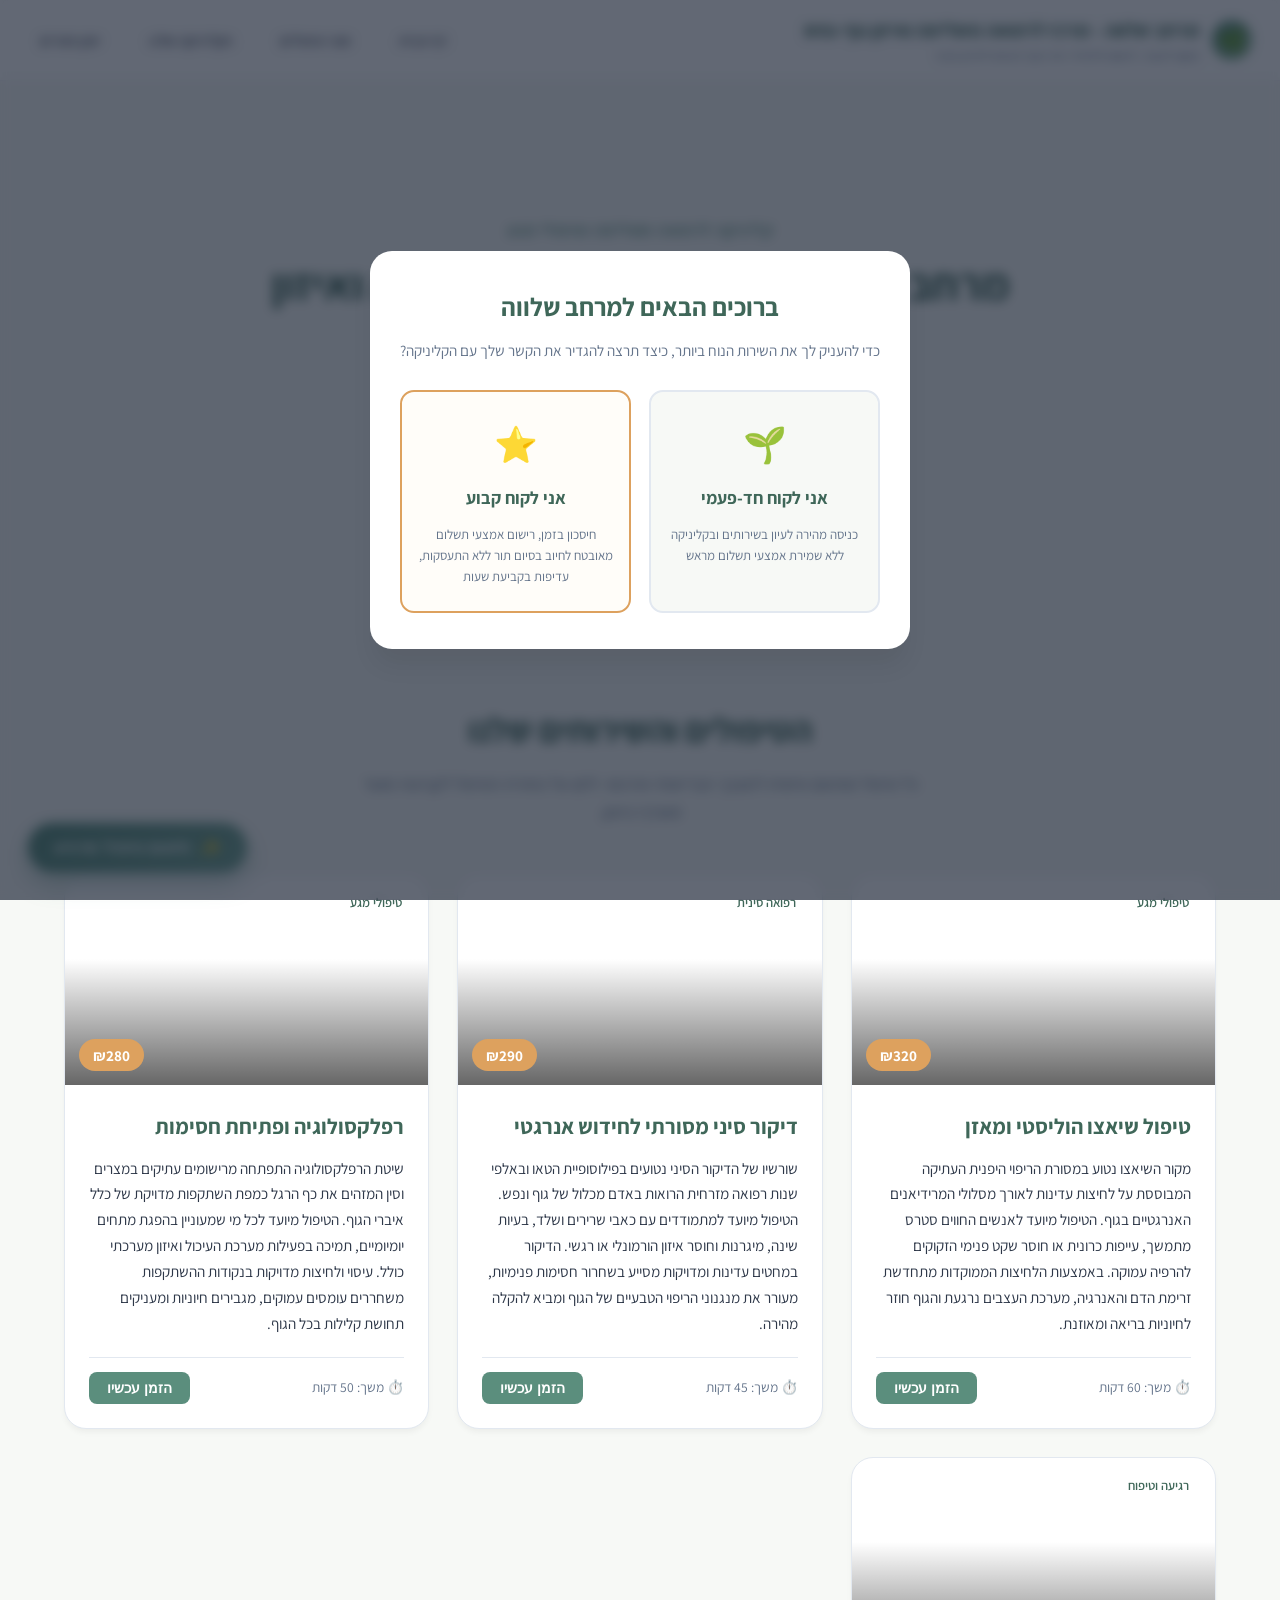
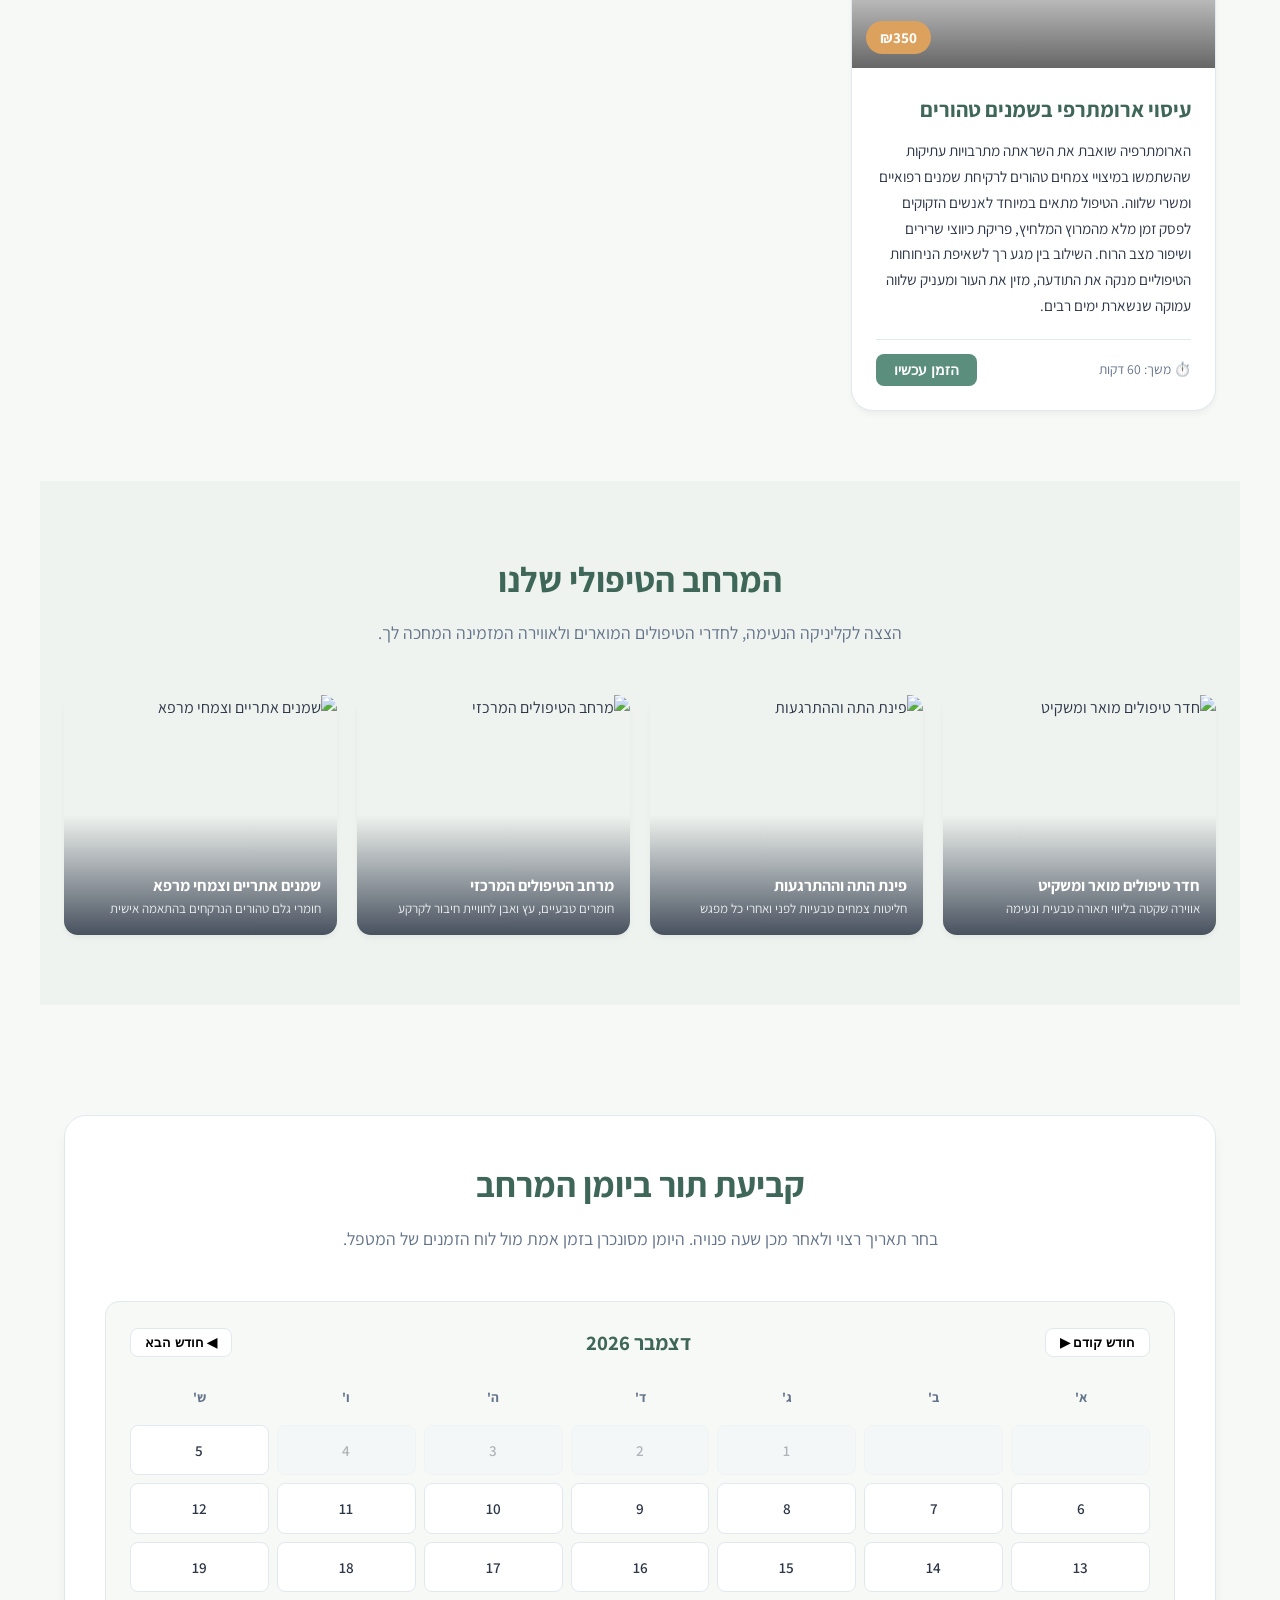
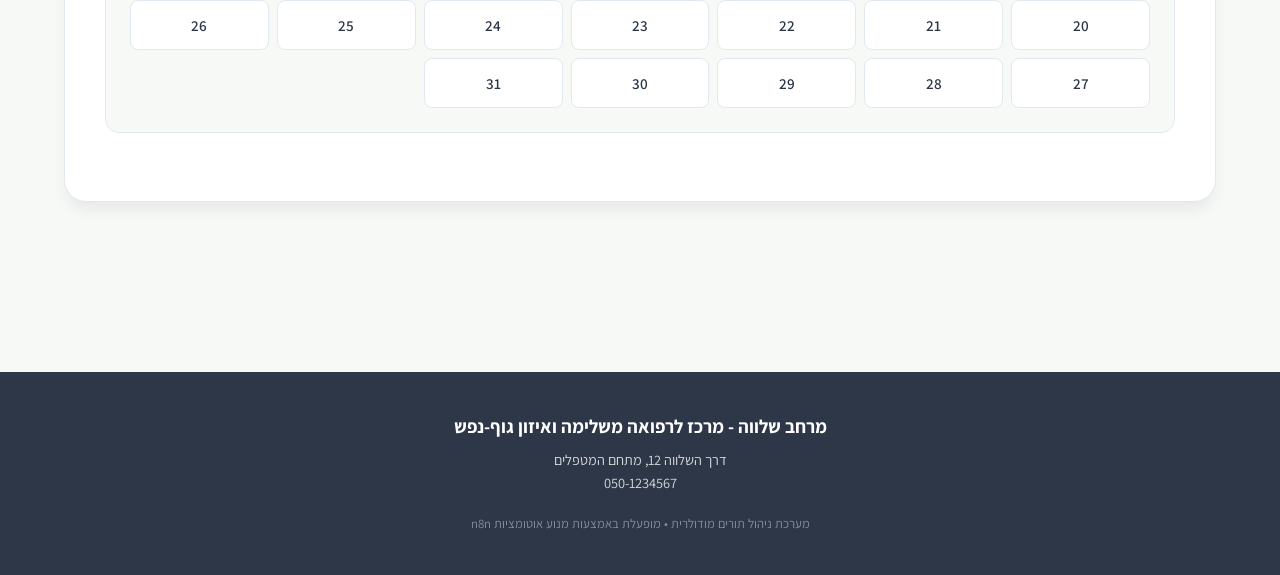
==== booking-demo/index.html @ b78686cd "revert: restore exact earlier version of booking-demo from e6045ed" ====
<!DOCTYPE html>
<html lang="he" dir="rtl">
<head>
  <meta charset="UTF-8">
  <meta name="viewport" content="width=device-width, initial-scale=1.0">
  <title>מרחב שלווה - מערכת ניהול וקביעת תורים</title>
  <link rel="stylesheet" href="styles.css">
</head>
<body>

  <!-- כפתור הזמנת תור מרחף וקבוע (נגלה בכל שלב) -->
  <button class="floating-book-btn" onclick="document.getElementById('bookingSection').scrollIntoView({behavior: 'smooth'})" title="לחץ לתיאום תור">
    <span>✨</span>
    <span>תיאום טיפול מרגיע</span>
  </button>

  <!-- סרגל ניווט עליון -->
  <nav class="navbar">
    <div class="nav-brand">
      <div class="brand-icon">🌿</div>
      <div class="brand-text">
        <h1 id="brandName">מרחב שלווה</h1>
        <p id="brandTagline">רפואה משלימה ואיזון גוף-נפש</p>
      </div>
    </div>
    <div class="nav-links">
      <a href="#hero" class="nav-link">דף הבית</a>
      <a href="#servicesSection" class="nav-link">סוגי טיפולים</a>
      <a href="#gallerySection" class="nav-link">הקליניקה שלנו</a>
      <a href="#bookingSection" class="nav-link">יומן ותורים</a>
    </div>
    <div id="customerBadge" class="customer-status-badge" onclick="document.getElementById('onboardingModal').style.display='flex'">
      👤 הגדרת משתמש
    </div>
  </nav>

  <!-- אזור פתיחה מרגיע (Hero) -->
  <header class="hero" id="hero">
    <div class="hero-content">
      <p class="hero-subtitle" id="heroSubtitle">מרכז לרפואה משלימה והרפיה</p>
      <h2 class="hero-title" id="heroTitle">מקום לעצור, לנשום ולהחזיר את הגוף לאיזון</h2>
      <p class="hero-desc" id="heroDesc">
        אנו מזמינים אותך להניח את טרדות היום בצד ולהתמסר לחוויית טיפול עמוקה, עוטפת ומשקמת באווירה פתוחה ושלווה.
      </p>
      <div class="hero-buttons">
        <button class="btn-primary" onclick="document.getElementById('bookingSection').scrollIntoView({behavior: 'smooth'})">
          קביעת תור לטיפול
        </button>
        <button class="btn-secondary" onclick="document.getElementById('servicesSection').scrollIntoView({behavior: 'smooth'})">
          הכרת הטיפולים
        </button>
      </div>
    </div>
  </header>

  <!-- אזור שירותים וטיפולים -->
  <section class="section" id="servicesSection">
    <div class="section-header">
      <h2 class="section-title">הטיפולים והשירותים שלנו</h2>
      <p class="section-subtitle">
        כל טיפול מותאם אישית למצבך הבריאותי והרגשי. לחץ על כותרת הטיפול לקביעת מועד מועדף ביומן.
      </p>
    </div>
    <div class="services-grid" id="servicesContainer">
      <!-- שירותים יוזנו דינמית מקובץ התצורה config.js -->
    </div>
  </section>

  <!-- אזור גלריה של הקליניקה -->
  <section class="section gallery-section" id="gallerySection">
    <div class="section-header">
      <h2 class="section-title">המרחב הטיפולי שלנו</h2>
      <p class="section-subtitle">
        הצצה לקליניקה הנעימה, לחדרי הטיפולים המוארים ולאווירה המזמינה המחכה לך.
      </p>
    </div>
    <div class="gallery-grid" id="galleryContainer">
      <!-- פריטי גלריה יוזנו דינמית -->
    </div>
  </section>

  <!-- אזור יומן והזמנת תורים -->
  <section class="section" id="bookingSection">
    <div class="booking-section">
      <div class="section-header">
        <h2 class="section-title">קביעת תור ביומן המרחב</h2>
        <p class="section-subtitle">
          בחר תאריך רצוי ולאחר מכן שעה פנויה. היומן מסונכרן בזמן אמת מול לוח הזמנים של המטפל.
        </p>
      </div>

      <!-- שלב 1: לוח שנה לועזי -->
      <div class="calendar-wrapper">
        <div class="calendar-header">
          <button class="calendar-nav-btn" onclick="prevMonth()">חודש קודם ▶</button>
          <h3 id="calendarMonthYear">נובמבר 2026</h3>
          <button class="calendar-nav-btn" onclick="nextMonth()">◀ חודש הבא</button>
        </div>
        <div class="calendar-grid" id="calendarDaysGrid">
          <!-- ימי השבוע והתאריכים ירונדרו דרך JS -->
        </div>
      </div>

      <!-- שלב 2: שעות פנויות (שעות בדידות: 16:00) -->
      <div class="time-slots-container" id="timeSlotsContainer">
        <h4 style="font-size: 1.15rem; color: var(--primary-dark); margin-bottom: 8px;">שעות פנויות בתאריך שנבחר:</h4>
        <p style="font-size: 0.9rem; color: var(--text-muted);">בחירת שעה תעביר אותך אוטומטית לבחירת הטיפול הרצוי</p>
        <div class="slots-grid" id="slotsGrid">
          <!-- שעות בדידות יוצגו כאן -->
        </div>
      </div>

      <!-- שלב 3: בחירת סוג הטיפול (נגלל אוטומטית ב-UX חלק) -->
      <div class="service-selector-section" id="serviceSelectorSection">
        <h4 style="font-size: 1.15rem; color: var(--primary-dark); margin-bottom: 8px;">בחירת סוג הטיפול המבוקש:</h4>
        <div class="service-pills" id="servicePillsContainer">
          <!-- גלולות בחירה -->
        </div>

        <!-- סיכום ואישור הזמנה -->
        <div class="booking-summary-card" id="bookingSummaryBox" style="display: none;">
          <h4 style="font-size: 1.15rem; color: var(--primary-dark); margin-bottom: 14px;">פרטי התור לתיאום</h4>
          <div style="background: white; border-radius: 8px; padding: 14px; margin-bottom: 18px; border: 1px solid var(--border);">
            <p><strong>טיפול:</strong> <span id="sumService">-</span></p>
            <p><strong>סכום לחיוב:</strong> <span id="sumPrice" style="color: var(--accent); font-weight: bold;">-</span></p>
            <p><strong>מועד:</strong> <span id="sumDateTime">-</span></p>
          </div>

          <!-- הודעה מיוחדת ללקוח קבוע עם כרטיס שמור -->
          <div id="regularPaymentNotice" style="display: none; background: rgba(91,142,125,0.1); border-right: 4px solid var(--primary); padding: 12px; margin-bottom: 16px; border-radius: 4px;">
            <p style="font-size: 0.9rem; color: var(--primary-dark);">
              💳 <strong>לקוח קבוע:</strong> כרטיסך השמור המסתיים ב-<span id="cardEndingDigits">4242</span> ישמש לחיוב אוטומטי רק לאחר אישור קיום התור על ידך.
            </p>
          </div>

          <form id="bookingForm">
            <div class="form-group">
              <label for="clientName">שם מלא:</label>
              <input type="text" id="clientName" class="form-control" placeholder="ישראל ישראלי" required>
            </div>
            <div class="form-group">
              <label for="clientEmail">כתובת אימייל (לקבלת אישור וחשבונית):</label>
              <input type="email" id="clientEmail" class="form-control" placeholder="israel@example.com" required>
            </div>
            <div class="form-group">
              <label for="clientPhone">מספר טלפון נייד (לתזכורות ואישור תור):</label>
              <input type="tel" id="clientPhone" class="form-control" placeholder="050-1234567" required>
            </div>
            <button type="submit" class="btn-primary" style="width: 100%; font-size: 1.1rem; padding: 14px;">
              אישור ותיאום התור סופית
            </button>
          </form>
        </div>
      </div>

      <!-- כפתור בדיקה / הדמיה של התראת תחילת תור (מופיע לאחר רישום) -->
      <div id="simulationControls" style="display: none; margin-top: 30px; text-align: center; padding: 20px; background: #FFFBEB; border: 1px dashed var(--accent); border-radius: var(--radius-md);">
        <p style="font-weight: 600; color: #92400E; margin-bottom: 10px;">🧪 כלי סימולציה למפתח / בעל העסק:</p>
        <button type="button" class="btn-primary" style="background: var(--accent);" onclick="triggerAppointmentStartNotification()">
          הדמיית תחילת התור (שליחת התראה לאישור חיוב לקוח קבוע)
        </button>
      </div>

    </div>
  </section>

  <!-- התראת תחילת תור ללקוח קבוע (כרטיס חיוב באישור בלבד) -->
  <div class="notification-card" id="appointmentStartNotif">
    <div class="notif-header">
      <span>🔔</span>
      <span>תורך מתחיל כעת!</span>
    </div>
    <div class="notif-body">
      שלום, תורך לטיפול <strong id="notifServiceName">-</strong> מתחיל עכשיו.
      הסכום לתשלום הינו <strong id="notifPrice">-</strong>.
      כדי למנוע חיוב שגוי, אנא אשר כי התור אכן מתקיים כעת כדי לחייב את כרטיסך השמור.
    </div>
    <div class="notif-actions">
      <button class="btn-primary" style="flex: 1;" onclick="confirmAppointmentAndPay()">אישור קיום תור וחיוב</button>
      <button class="btn-secondary" style="padding: 6px 12px;" onclick="document.getElementById('appointmentStartNotif').classList.remove('active')">סגור</button>
    </div>
  </div>

  <!-- מודל כניסה ראשונית (Onboarding): לקוח קבוע או חד פעמי -->
  <div class="modal-backdrop" id="onboardingModal" style="display: none;">
    <div class="modal-content">
      
      <!-- שלב 1: בחירת הגדרת הלקוח כלפי העסק -->
      <div id="onboardingStep1">
        <h2 style="color: var(--primary-dark); font-size: 1.6rem; margin-bottom: 10px;">ברוכים הבאים למרחב שלווה</h2>
        <p style="color: var(--text-muted); font-size: 0.95rem;">
          כדי להעניק לך את השירות הנוח ביותר, כיצד תרצה להגדיר את הקשר שלך עם הקליניקה?
        </p>

        <div class="onboarding-choices">
          <!-- בחירה: לקוח חד פעמי -->
          <div class="choice-card" onclick="selectOneTimeCustomer()">
            <div class="choice-icon">🌱</div>
            <div class="choice-title">אני לקוח חד-פעמי</div>
            <div class="choice-desc">כניסה מהירה לעיון בשירותים ובקליניקה ללא שמירת אמצעי תשלום מראש</div>
          </div>

          <!-- בחירה: לקוח קבוע -->
          <div class="choice-card" onclick="selectRegularCustomer()" style="border-color: var(--accent); background: #FFFDF9;">
            <div class="choice-icon">⭐</div>
            <div class="choice-title">אני לקוח קבוע</div>
            <div class="choice-desc">חיסכון בזמן, רישום אמצעי תשלום מאובטח לחיוב בסיום תור ללא התעסקות, עדיפות בקביעת שעות</div>
          </div>
        </div>
      </div>

      <!-- שלב 2: מילוי פרטים עבור לקוח קבוע -->
      <div id="onboardingStep2" style="display: none; text-align: right;">
        <h3 style="color: var(--primary-dark); font-size: 1.4rem; margin-bottom: 6px;">רישום לקוח קבוע וחיסכון בזמן</h3>
        <p style="color: var(--text-muted); font-size: 0.88rem; margin-bottom: 18px;">
          פרטי האשראי נשמרים כטוקן מוצפן (Tokenization) במערכת הסליקה. החיוב יתבצע רק באישור קיום התור על ידך.
        </p>

        <form id="regularForm">
          <div class="form-group">
            <label for="regFullName">שם מלא:</label>
            <input type="text" id="regFullName" class="form-control" placeholder="שם ושם משפחה" required>
          </div>
          <div class="form-group">
            <label for="regEmail">כתובת אימייל (לקבלת חשבוניות וקבלות דיגיטליות):</label>
            <input type="email" id="regEmail" class="form-control" placeholder="your@email.com" required>
          </div>
          <div class="form-group">
            <label for="regPhone">מספר טלפון נייד (להודעות אישור ותזכורות):</label>
            <input type="tel" id="regPhone" class="form-control" placeholder="050-1234567" required>
          </div>

          <div style="background: #F1F5F9; border-radius: 8px; padding: 14px; margin-bottom: 18px;">
            <label style="font-size: 0.88rem; font-weight: bold; color: var(--primary-dark);">💳 פרטי כרטיס אשראי לחיוב עתידי מהיר:</label>
            <p style="font-size: 0.78rem; color: #64748B; margin-bottom: 8px;">מוצפן ומאובטח לפי תקן PCI-DSS</p>
            <input type="text" id="regCardNumber" class="form-control" placeholder="4580 •••• •••• 4242" style="margin-bottom: 8px;" required>
            <div style="display: flex; gap: 10px;">
              <input type="text" class="form-control" placeholder="MM/YY" style="width: 50%;" required>
              <input type="password" class="form-control" placeholder="CVV" style="width: 50%;" maxlength="3" required>
            </div>
          </div>

          <div style="display: flex; gap: 10px;">
            <button type="submit" class="btn-primary" style="flex: 2;">השלמת רישום לקוח קבוע</button>
            <button type="button" class="btn-secondary" style="flex: 1;" onclick="selectOneTimeCustomer()">המשך כאורח</button>
          </div>
        </form>
      </div>

    </div>
  </div>

  <!-- פוטר -->
  <footer>
    <h3 id="footerBusinessName">מרחב שלווה</h3>
    <p id="footerAddress" style="margin-top: 6px;">דרך השלווה 12</p>
    <p id="footerPhone">טלפון: 050-1234567</p>
    <p style="margin-top: 20px; font-size: 0.8rem; color: #94A3B8;">
      מערכת ניהול תורים מודולרית • מופעלת באמצעות מנוע אוטומציות n8n
    </p>
  </footer>

  <script src="config.js"></script>
  <script src="app.js"></script>
</body>
</html>
---- booking-demo/styles.css ----
@import url('https://fonts.googleapis.com/css2?family=Assistant:wght@300;400;500;600;700&family=Heebo:wght@300;400;500;600;700&display=swap');

:root {
  --primary: #5B8E7D;
  --primary-light: #76A696;
  --primary-dark: #3F6759;
  --secondary: #8EB897;
  --accent: #DDA15E;
  --accent-light: #F4D0A3;
  --bg-main: #F7F9F6;
  --bg-card: #FFFFFF;
  --text-main: #2D3748;
  --text-muted: #64748B;
  --border: #E2E8F0;
  --shadow-sm: 0 4px 6px -1px rgba(0, 0, 0, 0.05);
  --shadow-md: 0 10px 15px -3px rgba(0, 0, 0, 0.07);
  --shadow-lg: 0 20px 25px -5px rgba(0, 0, 0, 0.08);
  --radius-sm: 8px;
  --radius-md: 14px;
  --radius-lg: 22px;
  --transition: all 0.3s cubic-bezier(0.4, 0, 0.2, 1);
}

* {
  box-sizing: border-box;
  margin: 0;
  padding: 0;
  -webkit-font-smoothing: antialiased;
}

body {
  direction: rtl;
  font-family: 'Assistant', 'Heebo', sans-serif;
  background-color: var(--bg-main);
  color: var(--text-main);
  line-height: 1.6;
  overflow-x: hidden;
}

/* נגישות וסקרול עדין */
html {
  scroll-behavior: smooth;
}

/* כפתור מרחף להזמנת תור (קבוע בכל דפי האפליקציה) */
.floating-book-btn {
  position: fixed;
  bottom: 28px;
  left: 28px;
  background: linear-gradient(135deg, var(--primary), var(--primary-light));
  color: #FFFFFF;
  border: none;
  border-radius: 50px;
  padding: 14px 26px;
  font-size: 1.05rem;
  font-weight: 600;
  cursor: pointer;
  box-shadow: 0 10px 25px rgba(91, 142, 125, 0.4);
  z-index: 1000;
  display: flex;
  align-items: center;
  gap: 10px;
  transition: var(--transition);
  animation: pulse-gentle 3s infinite;
}

.floating-book-btn:hover {
  transform: translateY(-4px) scale(1.03);
  box-shadow: 0 14px 30px rgba(91, 142, 125, 0.5);
}

@keyframes pulse-gentle {
  0%, 100% {
    box-shadow: 0 10px 25px rgba(91, 142, 125, 0.4);
  }
  50% {
    box-shadow: 0 10px 35px rgba(91, 142, 125, 0.65);
  }
}

/* תפריט ניווט עליון שקוף למחצה */
.navbar {
  position: sticky;
  top: 0;
  background: rgba(255, 255, 255, 0.85);
  backdrop-filter: blur(12px);
  -webkit-backdrop-filter: blur(12px);
  border-bottom: 1px solid rgba(226, 232, 240, 0.6);
  z-index: 900;
  padding: 14px 28px;
  display: flex;
  justify-content: space-between;
  align-items: center;
}

.nav-brand {
  display: flex;
  align-items: center;
  gap: 12px;
}

.brand-icon {
  width: 40px;
  height: 40px;
  background: linear-gradient(135deg, var(--primary), var(--secondary));
  border-radius: 50%;
  display: flex;
  align-items: center;
  justify-content: center;
  color: white;
  font-size: 1.3rem;
}

.brand-text h1 {
  font-size: 1.25rem;
  font-weight: 700;
  color: var(--primary-dark);
}

.brand-text p {
  font-size: 0.8rem;
  color: var(--text-muted);
}

.nav-links {
  display: flex;
  gap: 24px;
  align-items: center;
}

.nav-link {
  text-decoration: none;
  color: var(--text-main);
  font-weight: 500;
  font-size: 0.95rem;
  transition: var(--transition);
  padding: 6px 12px;
  border-radius: var(--radius-sm);
}

.nav-link:hover, .nav-link.active {
  color: var(--primary);
  background: rgba(91, 142, 125, 0.08);
}

.customer-status-badge {
  background: rgba(221, 161, 94, 0.15);
  color: #B26A00;
  padding: 6px 14px;
  border-radius: 20px;
  font-size: 0.85rem;
  font-weight: 600;
  border: 1px solid rgba(221, 161, 94, 0.3);
  cursor: pointer;
  transition: var(--transition);
}

.customer-status-badge:hover {
  background: rgba(221, 161, 94, 0.25);
}

/* אזור ההירו הראשי */
.hero {
  position: relative;
  min-height: 550px;
  display: flex;
  align-items: center;
  justify-content: center;
  text-align: center;
  padding: 60px 20px;
  background: linear-gradient(180deg, rgba(247, 249, 246, 0.7) 0%, rgba(247, 249, 246, 0.95) 100%),
              url('https://images.unsplash.com/photo-1540555700478-4be289fbecef?auto=format&fit=crop&w=1600&q=80') center/cover;
}

.hero-content {
  max-width: 780px;
}

.hero-subtitle {
  font-size: 1.1rem;
  color: var(--primary);
  font-weight: 600;
  letter-spacing: 0.5px;
  margin-bottom: 12px;
}

.hero-title {
  font-size: 2.8rem;
  font-weight: 700;
  color: var(--primary-dark);
  line-height: 1.25;
  margin-bottom: 18px;
}

.hero-desc {
  font-size: 1.2rem;
  color: var(--text-muted);
  margin-bottom: 32px;
}

.hero-buttons {
  display: flex;
  justify-content: center;
  gap: 16px;
  flex-wrap: wrap;
}

.btn-primary {
  background: var(--primary);
  color: #FFFFFF;
  border: none;
  padding: 13px 30px;
  border-radius: var(--radius-md);
  font-size: 1.05rem;
  font-weight: 600;
  cursor: pointer;
  transition: var(--transition);
  box-shadow: 0 4px 14px rgba(91, 142, 125, 0.35);
}

.btn-primary:hover {
  background: var(--primary-dark);
  transform: translateY(-2px);
}

.btn-secondary {
  background: transparent;
  color: var(--primary);
  border: 1.5px solid var(--primary);
  padding: 13px 28px;
  border-radius: var(--radius-md);
  font-size: 1.05rem;
  font-weight: 600;
  cursor: pointer;
  transition: var(--transition);
}

.btn-secondary:hover {
  background: rgba(91, 142, 125, 0.08);
}

/* אזור שירותים וטיפולים */
.section {
  padding: 70px 24px;
  max-width: 1200px;
  margin: 0 auto;
}

.section-header {
  text-align: center;
  margin-bottom: 48px;
}

.section-title {
  font-size: 2.2rem;
  color: var(--primary-dark);
  font-weight: 700;
  margin-bottom: 12px;
}

.section-subtitle {
  font-size: 1.1rem;
  color: var(--text-muted);
  max-width: 600px;
  margin: 0 auto;
}

.services-grid {
  display: grid;
  grid-template-columns: repeat(auto-fit, minmax(320px, 1fr));
  gap: 28px;
}

.service-card {
  background: var(--bg-card);
  border-radius: var(--radius-lg);
  overflow: hidden;
  box-shadow: var(--shadow-sm);
  border: 1px solid var(--border);
  transition: var(--transition);
  display: flex;
  flex-direction: column;
  position: relative;
}

.service-card:hover {
  transform: translateY(-6px);
  box-shadow: var(--shadow-lg);
  border-color: var(--secondary);
}

.service-image {
  height: 210px;
  background-size: cover;
  background-position: center;
  position: relative;
}

.service-image-overlay {
  position: absolute;
  inset: 0;
  background: linear-gradient(180deg, transparent 40%, rgba(0, 0, 0, 0.6) 100%);
}

.service-category-tag {
  position: absolute;
  top: 14px;
  right: 14px;
  background: rgba(255, 255, 255, 0.92);
  backdrop-filter: blur(4px);
  color: var(--primary-dark);
  padding: 4px 12px;
  border-radius: 20px;
  font-size: 0.8rem;
  font-weight: 600;
}

.service-price-tag {
  position: absolute;
  bottom: 14px;
  left: 14px;
  background: var(--accent);
  color: white;
  padding: 4px 14px;
  border-radius: 20px;
  font-weight: 700;
  font-size: 0.95rem;
}

.service-body {
  padding: 24px;
  display: flex;
  flex-direction: column;
  flex-grow: 1;
}

/* לחיצה נסתרת על כותרת השירות מובילה ישירות לקביעת תור */
.service-title-link {
  font-size: 1.35rem;
  font-weight: 700;
  color: var(--primary-dark);
  margin-bottom: 12px;
  cursor: pointer;
  text-decoration: none;
  display: block;
  transition: var(--transition);
}

.service-title-link:hover {
  color: var(--accent);
  text-decoration: underline;
}

.service-desc {
  font-size: 0.95rem;
  color: var(--text-main);
  line-height: 1.7;
  margin-bottom: 20px;
  flex-grow: 1;
}

.service-footer {
  display: flex;
  justify-content: space-between;
  align-items: center;
  padding-top: 14px;
  border-top: 1px solid var(--border);
}

.service-meta {
  font-size: 0.85rem;
  color: var(--text-muted);
}

.btn-book-service {
  background: var(--primary);
  color: white;
  border: none;
  padding: 8px 18px;
  border-radius: var(--radius-sm);
  font-weight: 600;
  font-size: 0.9rem;
  cursor: pointer;
  transition: var(--transition);
}

.btn-book-service:hover {
  background: var(--primary-dark);
}

/* אזור גלריה */
.gallery-section {
  background: #EFF3EF;
}

.gallery-grid {
  display: grid;
  grid-template-columns: repeat(auto-fit, minmax(260px, 1fr));
  gap: 20px;
}

.gallery-item {
  border-radius: var(--radius-md);
  overflow: hidden;
  position: relative;
  height: 240px;
  box-shadow: var(--shadow-sm);
}

.gallery-item img {
  width: 100%;
  height: 100%;
  object-fit: cover;
  transition: transform 0.6s ease;
}

.gallery-item:hover img {
  transform: scale(1.08);
}

.gallery-overlay {
  position: absolute;
  inset: 0;
  background: linear-gradient(180deg, transparent 50%, rgba(30, 41, 59, 0.8) 100%);
  display: flex;
  flex-direction: column;
  justify-content: flex-end;
  padding: 16px;
  color: white;
}

.gallery-title {
  font-weight: 700;
  font-size: 1rem;
}

.gallery-caption {
  font-size: 0.82rem;
  opacity: 0.85;
}

/* אזור קביעת תורים */
.booking-section {
  background: #FFFFFF;
  border-radius: var(--radius-lg);
  padding: 40px;
  margin: 40px auto;
  box-shadow: var(--shadow-md);
  border: 1px solid var(--border);
  position: relative;
}

.booking-stepper {
  display: flex;
  justify-content: space-around;
  margin-bottom: 36px;
  border-bottom: 1px solid var(--border);
  padding-bottom: 20px;
}

.step-indicator {
  display: flex;
  align-items: center;
  gap: 10px;
  color: var(--text-muted);
  font-weight: 600;
  font-size: 0.95rem;
}

.step-indicator.active {
  color: var(--primary);
}

.step-number {
  width: 32px;
  height: 32px;
  border-radius: 50%;
  background: #E2E8F0;
  display: flex;
  align-items: center;
  justify-content: center;
  font-size: 0.85rem;
  font-weight: 700;
}

.step-indicator.active .step-number {
  background: var(--primary);
  color: white;
}

/* לוח שנה לועזי מעוצב */
.calendar-wrapper {
  background: var(--bg-main);
  border-radius: var(--radius-md);
  padding: 24px;
  border: 1px solid var(--border);
  margin-bottom: 28px;
}

.calendar-header {
  display: flex;
  justify-content: space-between;
  align-items: center;
  margin-bottom: 20px;
}

.calendar-header h3 {
  font-size: 1.3rem;
  color: var(--primary-dark);
}

.calendar-nav-btn {
  background: white;
  border: 1px solid var(--border);
  border-radius: var(--radius-sm);
  padding: 6px 14px;
  cursor: pointer;
  font-weight: 600;
  transition: var(--transition);
}

.calendar-nav-btn:hover {
  background: var(--primary);
  color: white;
}

.calendar-grid {
  display: grid;
  grid-template-columns: repeat(7, 1fr);
  gap: 8px;
  text-align: center;
}

.calendar-day-name {
  font-weight: 700;
  color: var(--text-muted);
  font-size: 0.85rem;
  padding: 8px 0;
}

.calendar-date-cell {
  background: white;
  border: 1px solid var(--border);
  border-radius: var(--radius-sm);
  padding: 12px 0;
  cursor: pointer;
  font-weight: 600;
  font-size: 0.95rem;
  transition: var(--transition);
}

.calendar-date-cell:hover:not(.disabled) {
  background: rgba(91, 142, 125, 0.15);
  border-color: var(--primary);
  transform: scale(1.04);
}

.calendar-date-cell.selected {
  background: var(--primary);
  color: white;
  border-color: var(--primary-dark);
  box-shadow: 0 4px 10px rgba(91, 142, 125, 0.4);
}

.calendar-date-cell.disabled {
  opacity: 0.35;
  cursor: not-allowed;
  background: #F1F5F9;
}

/* שעות פנויות - שעות בדידות (16:00) */
.time-slots-container {
  margin-top: 24px;
  display: none;
  animation: fadeIn 0.4s ease;
}

.time-slots-container.visible {
  display: block;
}

.slots-grid {
  display: grid;
  grid-template-columns: repeat(auto-fill, minmax(90px, 1fr));
  gap: 12px;
  margin-top: 14px;
}

.time-slot-btn {
  background: white;
  border: 1.5px solid var(--border);
  border-radius: var(--radius-sm);
  padding: 12px 8px;
  font-size: 1.05rem;
  font-weight: 600;
  color: var(--text-main);
  cursor: pointer;
  transition: var(--transition);
  text-align: center;
}

.time-slot-btn:hover {
  border-color: var(--primary);
  background: rgba(91, 142, 125, 0.1);
}

.time-slot-btn.selected {
  background: var(--primary);
  color: white;
  border-color: var(--primary-dark);
}

/* שלב בחירת שירות (גלילה אוטומטית) */
.service-selector-section {
  margin-top: 36px;
  padding-top: 24px;
  border-top: 1px dashed var(--border);
  display: none;
}

.service-selector-section.visible {
  display: block;
  animation: fadeIn 0.5s ease;
}

.service-pills {
  display: flex;
  gap: 14px;
  flex-wrap: wrap;
  margin-top: 14px;
}

.service-pill {
  padding: 12px 20px;
  background: white;
  border: 1.5px solid var(--border);
  border-radius: 30px;
  cursor: pointer;
  font-weight: 600;
  display: flex;
  align-items: center;
  gap: 10px;
  transition: var(--transition);
}

.service-pill:hover {
  border-color: var(--primary);
  background: rgba(91, 142, 125, 0.05);
}

.service-pill.selected {
  background: var(--primary-light);
  color: white;
  border-color: var(--primary);
}

/* טופס השלמת הזמנה ופרטים אישיים */
.booking-summary-card {
  margin-top: 30px;
  background: #F8FAFC;
  border-radius: var(--radius-md);
  padding: 24px;
  border: 1px solid var(--border);
}

.form-group {
  margin-bottom: 16px;
}

.form-group label {
  display: block;
  font-size: 0.9rem;
  font-weight: 600;
  color: var(--text-main);
  margin-bottom: 6px;
}

.form-control {
  width: 100%;
  padding: 11px 14px;
  border: 1px solid var(--border);
  border-radius: var(--radius-sm);
  font-family: inherit;
  font-size: 0.95rem;
  transition: var(--transition);
}

.form-control:focus {
  outline: none;
  border-color: var(--primary);
  box-shadow: 0 0 0 3px rgba(91, 142, 125, 0.2);
}

/* מודל Onboarding: לקוח קבוע מול חד פעמי */
.modal-backdrop {
  position: fixed;
  inset: 0;
  background: rgba(15, 23, 42, 0.65);
  backdrop-filter: blur(6px);
  display: flex;
  align-items: center;
  justify-content: center;
  z-index: 2000;
  padding: 20px;
  animation: fadeIn 0.3s ease;
}

.modal-content {
  background: white;
  border-radius: var(--radius-lg);
  max-width: 540px;
  width: 100%;
  padding: 36px 30px;
  box-shadow: var(--shadow-lg);
  text-align: center;
  position: relative;
  max-height: 90vh;
  overflow-y: auto;
}

.onboarding-choices {
  display: grid;
  grid-template-columns: 1fr 1fr;
  gap: 18px;
  margin-top: 28px;
}

.choice-card {
  background: var(--bg-main);
  border: 2px solid var(--border);
  border-radius: var(--radius-md);
  padding: 24px 16px;
  cursor: pointer;
  transition: var(--transition);
  display: flex;
  flex-direction: column;
  align-items: center;
  gap: 12px;
}

.choice-card:hover {
  border-color: var(--primary);
  background: white;
  transform: translateY(-4px);
  box-shadow: var(--shadow-md);
}

.choice-icon {
  font-size: 2.2rem;
}

.choice-title {
  font-weight: 700;
  font-size: 1.1rem;
  color: var(--primary-dark);
}

.choice-desc {
  font-size: 0.82rem;
  color: var(--text-muted);
}

/* התרעת תחילת תור לאישור חיוב */
.notification-card {
  position: fixed;
  top: 30px;
  left: 30px;
  background: white;
  border-radius: var(--radius-md);
  border: 2px solid var(--accent);
  box-shadow: var(--shadow-lg);
  padding: 20px;
  max-width: 380px;
  z-index: 1500;
  display: none;
  animation: slideIn 0.4s ease;
}

.notification-card.active {
  display: block;
}

.notif-header {
  display: flex;
  align-items: center;
  gap: 10px;
  color: var(--accent);
  font-weight: 700;
  font-size: 1.05rem;
  margin-bottom: 8px;
}

.notif-body {
  font-size: 0.9rem;
  color: var(--text-main);
  margin-bottom: 14px;
}

.notif-actions {
  display: flex;
  gap: 10px;
}

/* פוטר */
footer {
  background: #2D3748;
  color: white;
  padding: 40px 20px;
  text-align: center;
  margin-top: 60px;
}

footer p {
  opacity: 0.8;
  font-size: 0.9rem;
}

@keyframes fadeIn {
  from { opacity: 0; transform: translateY(10px); }
  to { opacity: 1; transform: translateY(0); }
}

@keyframes slideIn {
  from { opacity: 0; transform: translateX(-30px); }
  to { opacity: 1; transform: translateX(0); }
}

/* רספונסיביות */
@media (max-width: 768px) {
  .onboarding-choices {
    grid-template-columns: 1fr;
  }
  .hero-title {
    font-size: 2.1rem;
  }
  .booking-section {
    padding: 20px;
  }
  .nav-links {
    display: none;
  }
  .floating-book-btn {
    bottom: 20px;
    left: 20px;
    padding: 12px 20px;
    font-size: 0.95rem;
  }
}
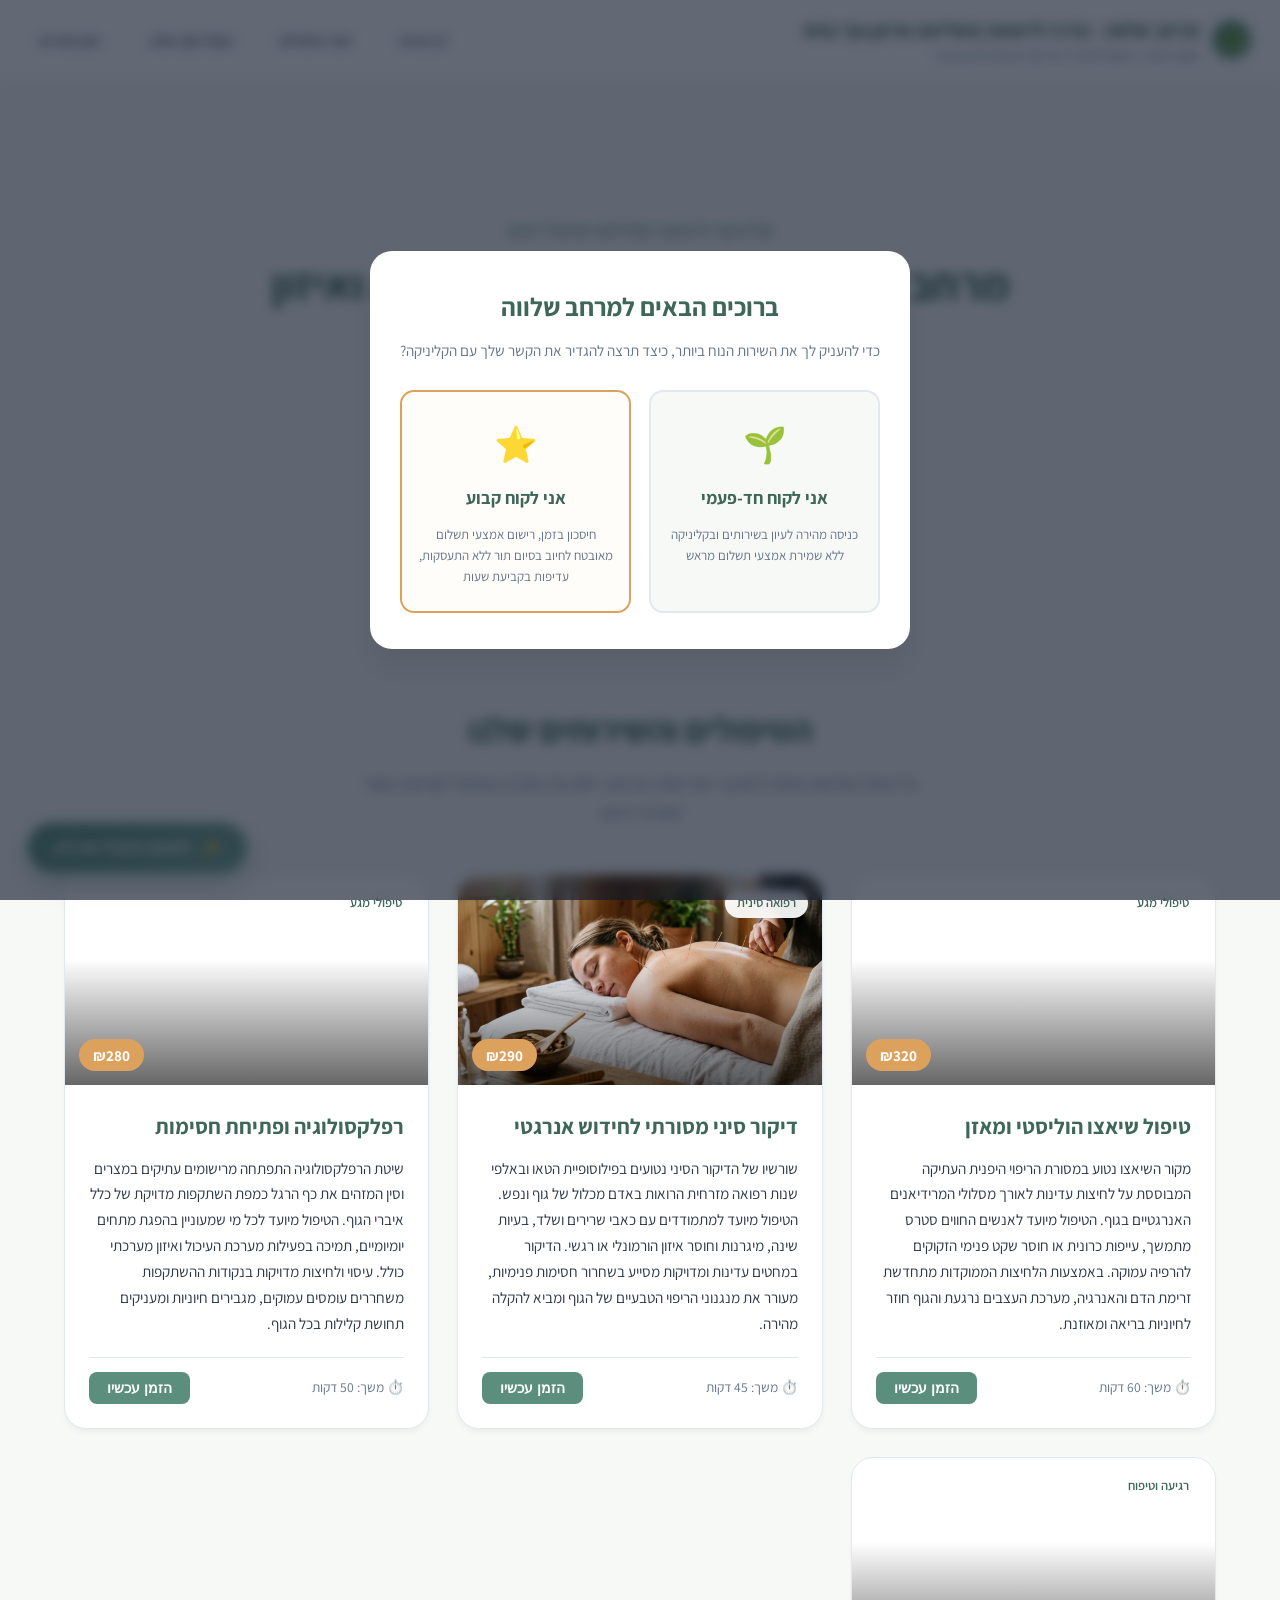
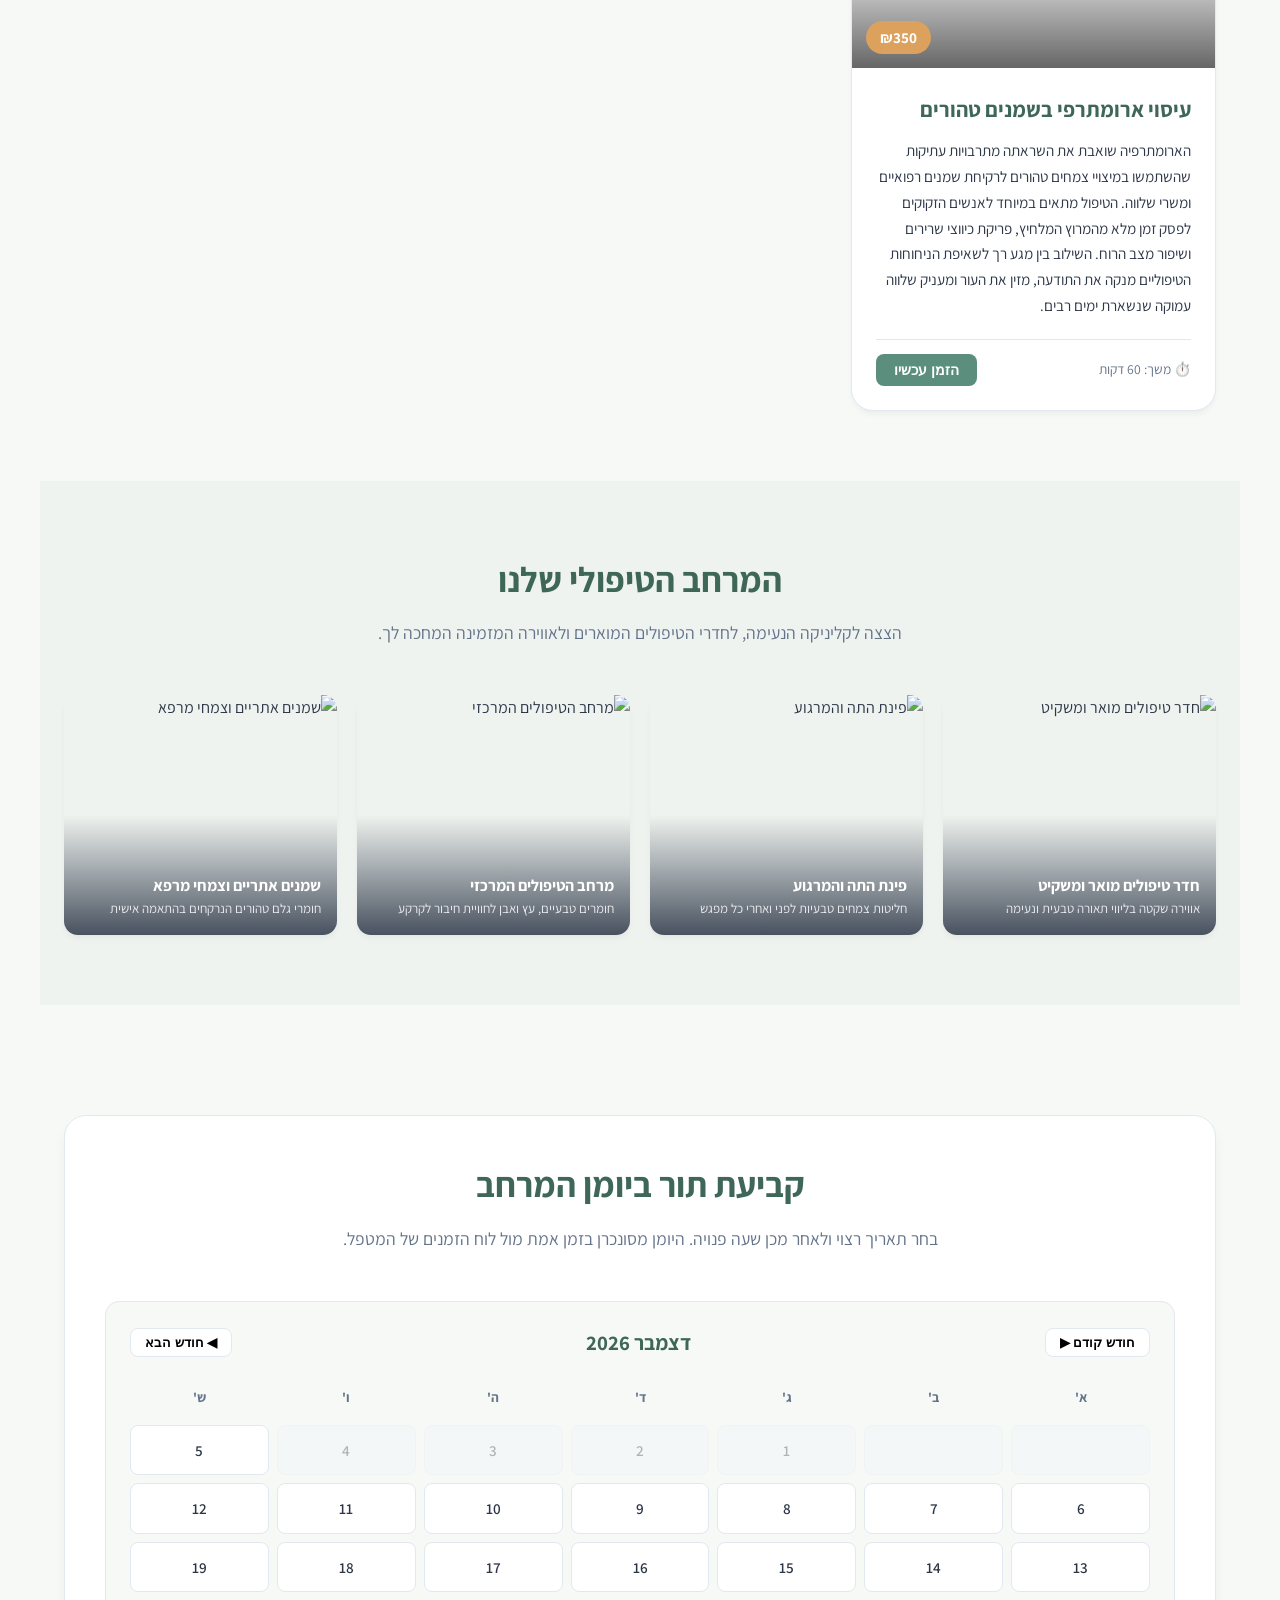
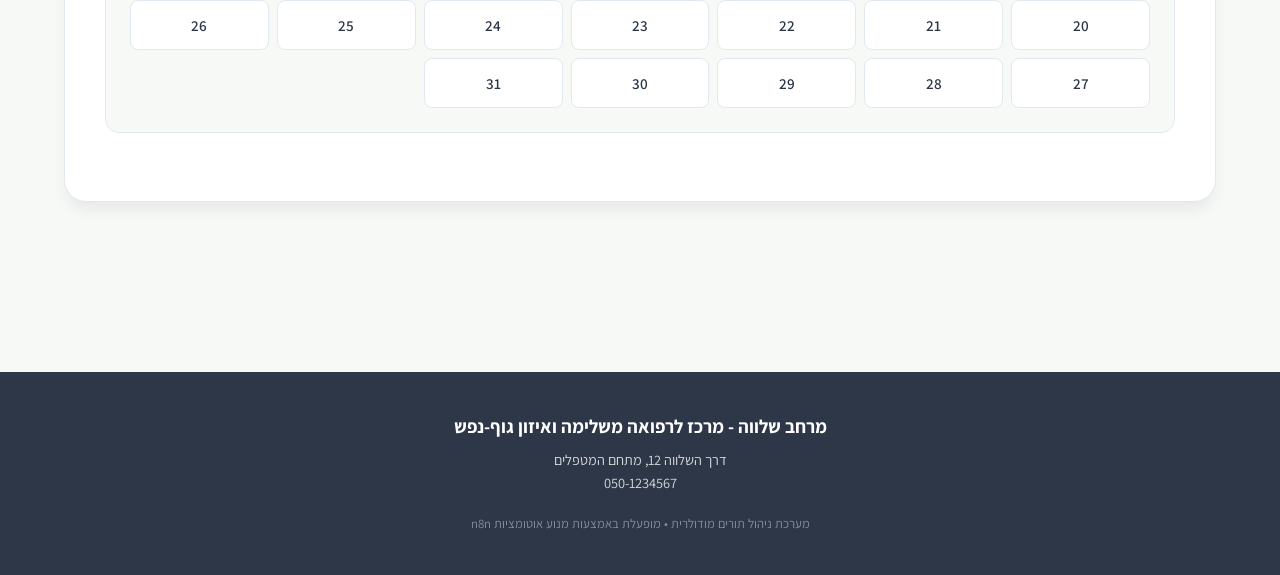
==== commit 6036551e: "feat: real acupuncture photo, update tea room title, restore wide WhatsApp card banner" ====
--- a/booking-demo/index.html
+++ b/booking-demo/index.html
@@ -3,8 +3,25 @@
 <head>
   <meta charset="UTF-8">
   <meta name="viewport" content="width=device-width, initial-scale=1.0">
-  <title>מרחב שלווה - מערכת ניהול וקביעת תורים</title>
-  <link rel="stylesheet" href="styles.css">
+  <title>SEAI - מערכת חכמה לניהול תורים ואוטומציה</title>
+  
+  <!-- Open Graph / WhatsApp Preview Meta Tags -->
+  <meta property="og:type" content="website">
+  <meta property="og:site_name" content="SEAI Automations">
+  <meta property="og:title" content="מערכת חכמה לניהול תורים ואוטומציה - SEAI">
+  <meta property="og:description" content="סנכרון יומן בלייב, גבייה והפקת חשבוניות אוטומטית למספרות, קליניקות, מטפלים ויועצים. לחץ להתנסות בדמו החי.">
+  <meta property="og:image" content="https://segevshmuali-eng.github.io/booking-demo/og-preview.jpg">
+  <meta property="og:image:secure_url" content="https://segevshmuali-eng.github.io/booking-demo/og-preview.jpg">
+  <meta property="og:image:type" content="image/jpeg">
+  <meta property="og:image:width" content="1200">
+  <meta property="og:image:height" content="630">
+  <meta property="og:url" content="https://segevshmuali-eng.github.io/booking-demo/">
+  <meta name="twitter:card" content="summary_large_image">
+  <meta name="twitter:title" content="מערכת חכמה לניהול תורים ואוטומציה - SEAI">
+  <meta name="twitter:description" content="סנכרון יומן בלייב, גבייה והפקת חשבוניות אוטומטית למספרות, קליניקות, מטפלים ויועצים.">
+  <meta name="twitter:image" content="https://segevshmuali-eng.github.io/booking-demo/og-preview.jpg">
+  
+  <link rel="stylesheet" href="styles.css?v=4.0">
 </head>
 <body>
 
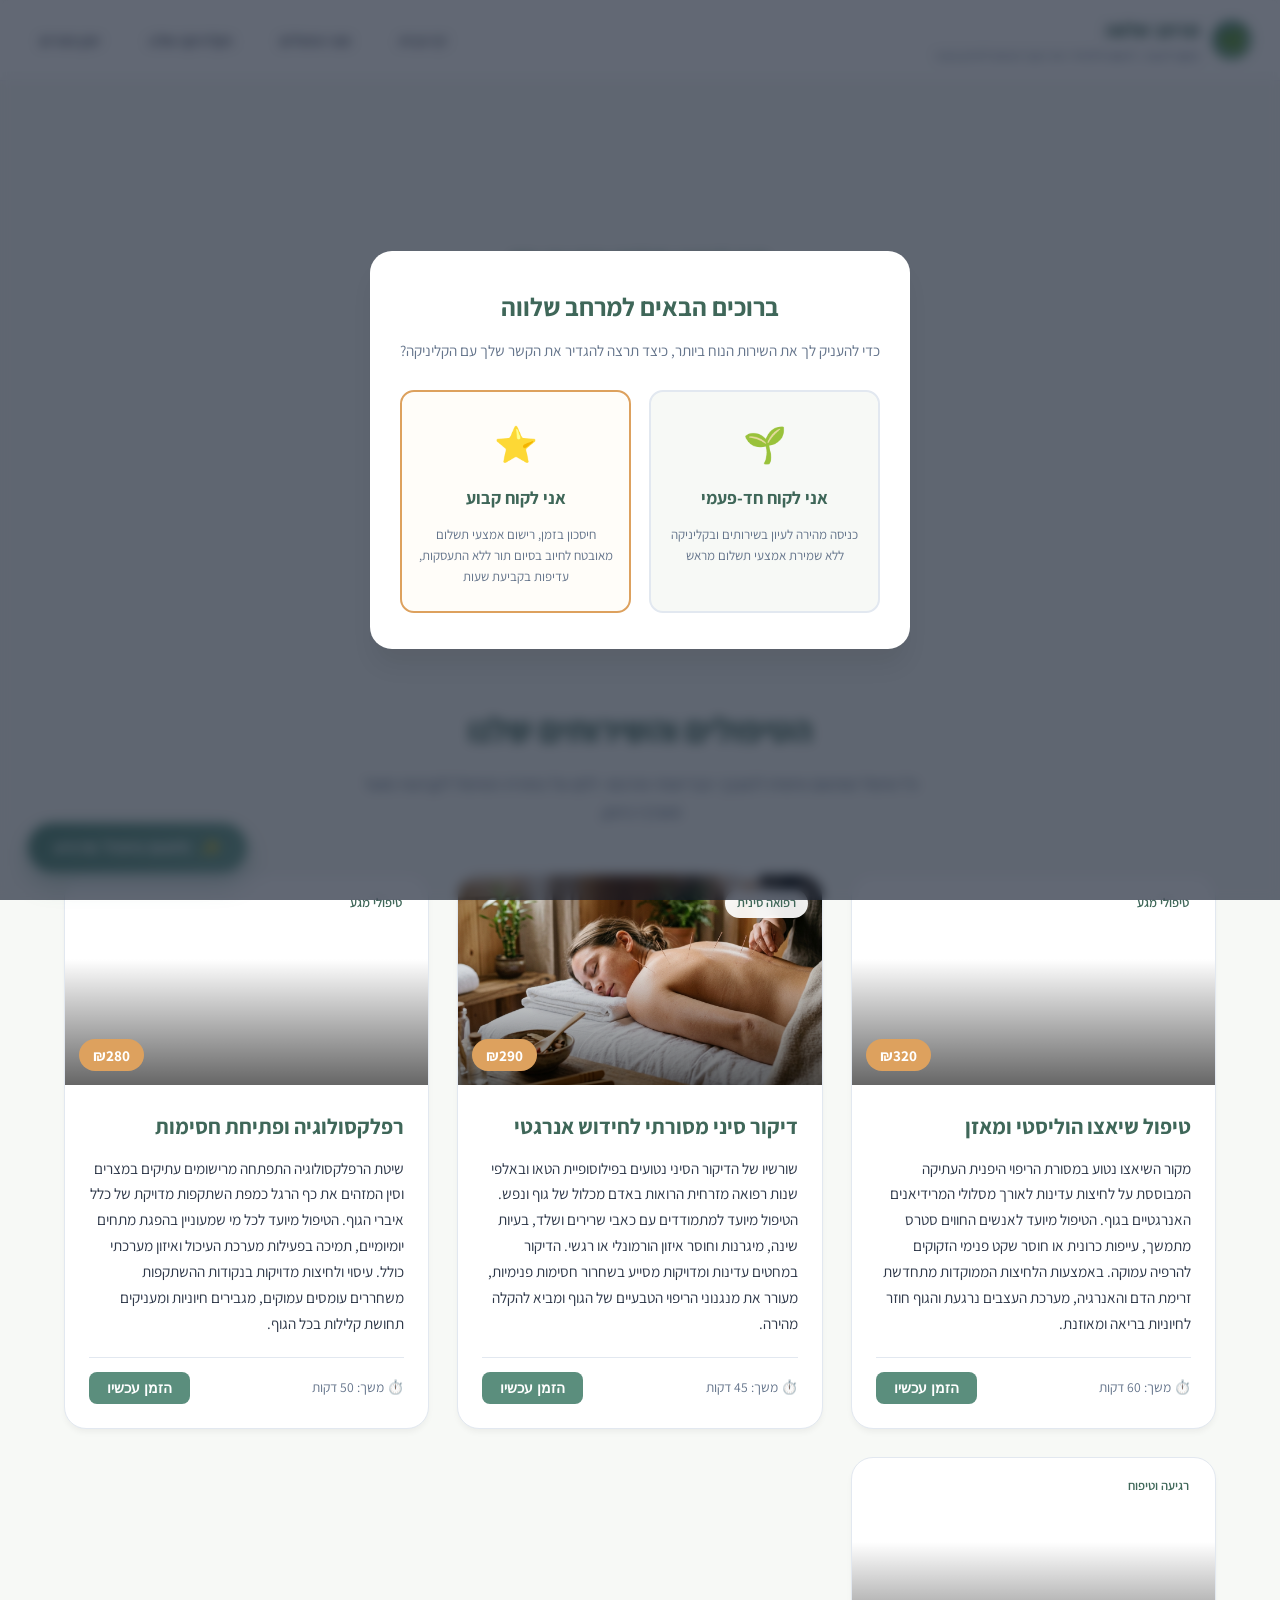
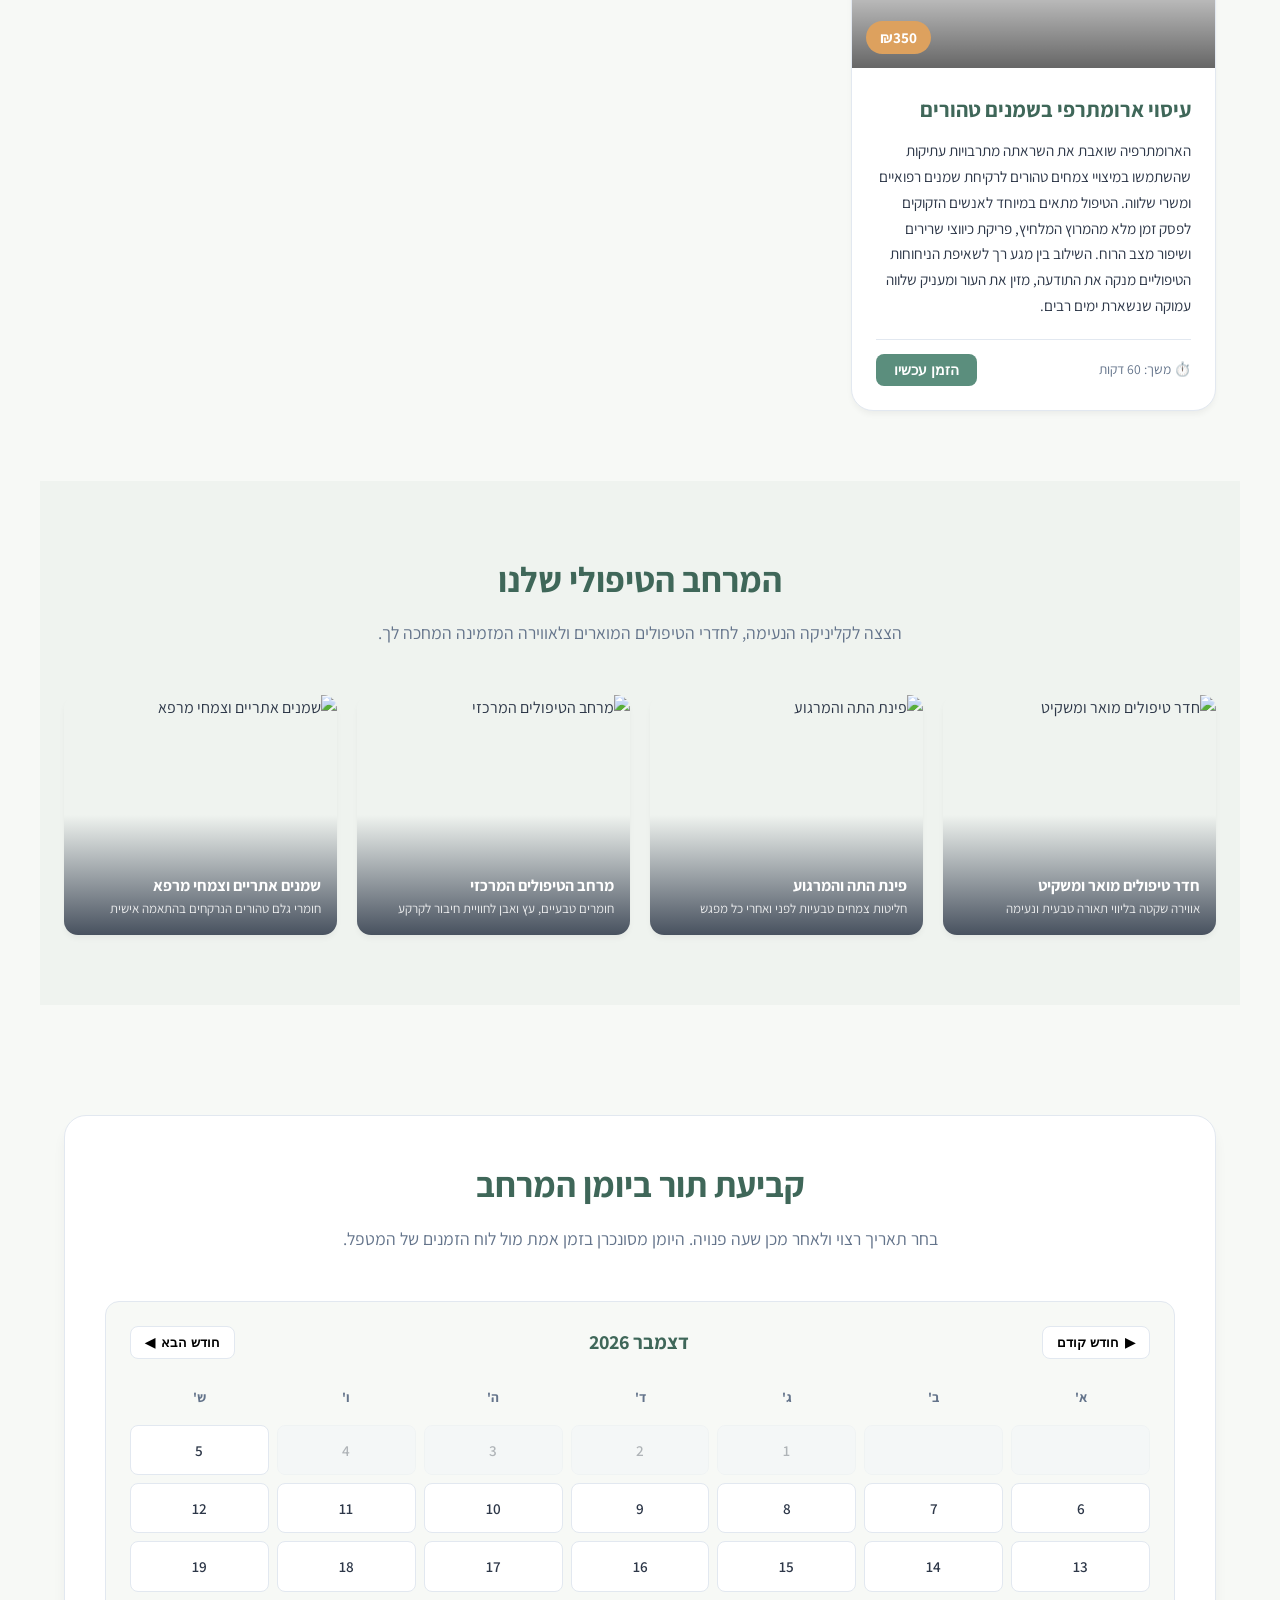
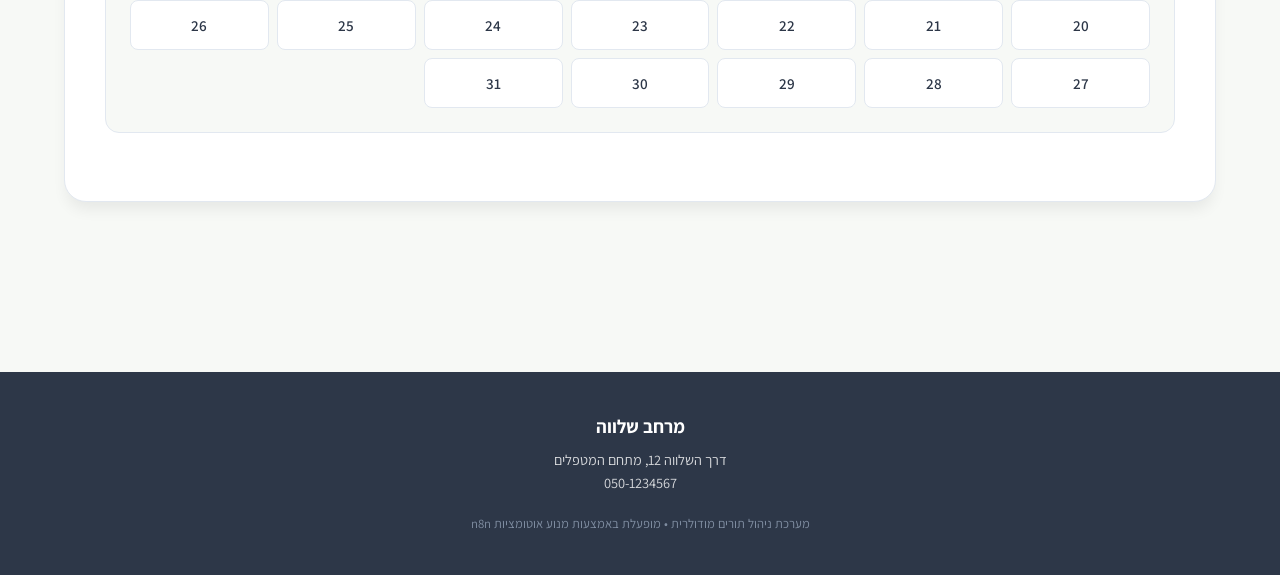
==== commit 38b00468: "fix(ui): responsive calendar month arrows, clean centered navbar and hero for mobile" ====
--- a/booking-demo/index.html
+++ b/booking-demo/index.html
@@ -21,7 +21,7 @@
   <meta name="twitter:description" content="סנכרון יומן בלייב, גבייה והפקת חשבוניות אוטומטית למספרות, קליניקות, מטפלים ויועצים.">
   <meta name="twitter:image" content="https://segevshmuali-eng.github.io/booking-demo/og-preview.jpg">
   
-  <link rel="stylesheet" href="styles.css?v=4.0">
+  <link rel="stylesheet" href="styles.css?v=5.0">
 </head>
 <body>
 
@@ -109,9 +109,15 @@
       <!-- שלב 1: לוח שנה לועזי -->
       <div class="calendar-wrapper">
         <div class="calendar-header">
-          <button class="calendar-nav-btn" onclick="prevMonth()">חודש קודם ▶</button>
+          <button type="button" class="calendar-nav-btn" onclick="prevMonth()" title="חודש קודם" aria-label="חודש קודם">
+            <span>▶</span>
+            <span class="nav-btn-text">חודש קודם</span>
+          </button>
           <h3 id="calendarMonthYear">נובמבר 2026</h3>
-          <button class="calendar-nav-btn" onclick="nextMonth()">◀ חודש הבא</button>
+          <button type="button" class="calendar-nav-btn" onclick="nextMonth()" title="חודש הבא" aria-label="חודש הבא">
+            <span class="nav-btn-text">חודש הבא</span>
+            <span>◀</span>
+          </button>
         </div>
         <div class="calendar-grid" id="calendarDaysGrid">
           <!-- ימי השבוע והתאריכים ירונדרו דרך JS -->
@@ -277,7 +283,7 @@
     </p>
   </footer>
 
-  <script src="config.js"></script>
-  <script src="app.js"></script>
+  <script src="config.js?v=5.0"></script>
+  <script src="app.js?v=5.0"></script>
 </body>
 </html>
--- a/booking-demo/styles.css
+++ b/booking-demo/styles.css
@@ -502,21 +502,31 @@
   justify-content: space-between;
   align-items: center;
   margin-bottom: 20px;
+  gap: 12px;
 }
 
 .calendar-header h3 {
-  font-size: 1.3rem;
+  font-size: 1.25rem;
   color: var(--primary-dark);
+  text-align: center;
+  white-space: nowrap;
+  flex: 1;
 }
 
 .calendar-nav-btn {
   background: white;
   border: 1px solid var(--border);
   border-radius: var(--radius-sm);
-  padding: 6px 14px;
-  cursor: pointer;
-  font-weight: 600;
-  transition: var(--transition);
+  padding: 8px 14px;
+  cursor: pointer;
+  font-weight: 600;
+  transition: var(--transition);
+  display: inline-flex;
+  align-items: center;
+  justify-content: center;
+  gap: 6px;
+  white-space: nowrap;
+  flex-shrink: 0;
 }
 
 .calendar-nav-btn:hover {
@@ -825,24 +835,121 @@
   to { opacity: 1; transform: translateX(0); }
 }
 
-/* רספונסיביות */
+/* רספונסיביות מלאה למובייל */
 @media (max-width: 768px) {
+  .navbar {
+    padding: 10px 16px;
+    display: flex;
+    justify-content: space-between;
+    align-items: center;
+    gap: 8px;
+  }
+  .nav-brand {
+    display: flex;
+    align-items: center;
+    gap: 8px;
+  }
+  .brand-icon {
+    width: 32px;
+    height: 32px;
+    font-size: 1rem;
+    flex-shrink: 0;
+  }
+  .brand-text h1 {
+    font-size: 1.1rem;
+    font-weight: 700;
+    white-space: nowrap;
+    margin: 0;
+    line-height: 1;
+  }
+  .brand-text p {
+    display: none !important;
+  }
+  .customer-status-badge {
+    font-size: 0.8rem;
+    padding: 5px 12px;
+    border-radius: 20px;
+    white-space: nowrap;
+    flex-shrink: 0;
+  }
+  .nav-links {
+    display: none;
+  }
+  .hero {
+    min-height: auto;
+    padding: 45px 16px 30px;
+    text-align: center;
+    display: flex;
+    flex-direction: column;
+    align-items: center;
+    justify-content: center;
+  }
+  .hero-content {
+    width: 100%;
+    max-width: 100%;
+    margin: 0 auto;
+    display: flex;
+    flex-direction: column;
+    align-items: center;
+    text-align: center;
+  }
+  .hero-subtitle {
+    font-size: 0.95rem;
+    margin-bottom: 8px;
+    text-align: center;
+    width: 100%;
+  }
+  .hero-title {
+    font-size: 1.75rem;
+    line-height: 1.35;
+    margin-bottom: 12px;
+    text-align: center;
+    width: 100%;
+  }
+  .hero-desc {
+    font-size: 0.95rem;
+    line-height: 1.6;
+    max-width: 420px;
+    margin: 0 auto 20px;
+    text-align: center;
+  }
+  .hero-buttons {
+    flex-direction: column;
+    gap: 10px;
+    width: 100%;
+    max-width: 320px;
+    margin: 0 auto;
+  }
+  .hero-buttons button {
+    width: 100%;
+  }
+  .calendar-header {
+    gap: 8px;
+    margin-bottom: 16px;
+  }
+  .calendar-header h3 {
+    font-size: 1.15rem;
+    margin: 0;
+  }
+  .calendar-nav-btn {
+    padding: 8px 12px;
+    min-width: 42px;
+    height: 42px;
+    border-radius: 50%;
+  }
+  .calendar-nav-btn .nav-btn-text {
+    display: none; /* מסתירים את המילים חודש קודם/הבא בנייד כדי לפנות את המקום לחודש והשנה */
+  }
   .onboarding-choices {
     grid-template-columns: 1fr;
   }
-  .hero-title {
-    font-size: 2.1rem;
-  }
   .booking-section {
-    padding: 20px;
-  }
-  .nav-links {
-    display: none;
+    padding: 18px 14px;
   }
   .floating-book-btn {
-    bottom: 20px;
-    left: 20px;
-    padding: 12px 20px;
-    font-size: 0.95rem;
-  }
-}
+    bottom: 18px;
+    left: 16px;
+    padding: 10px 18px;
+    font-size: 0.9rem;
+  }
+}
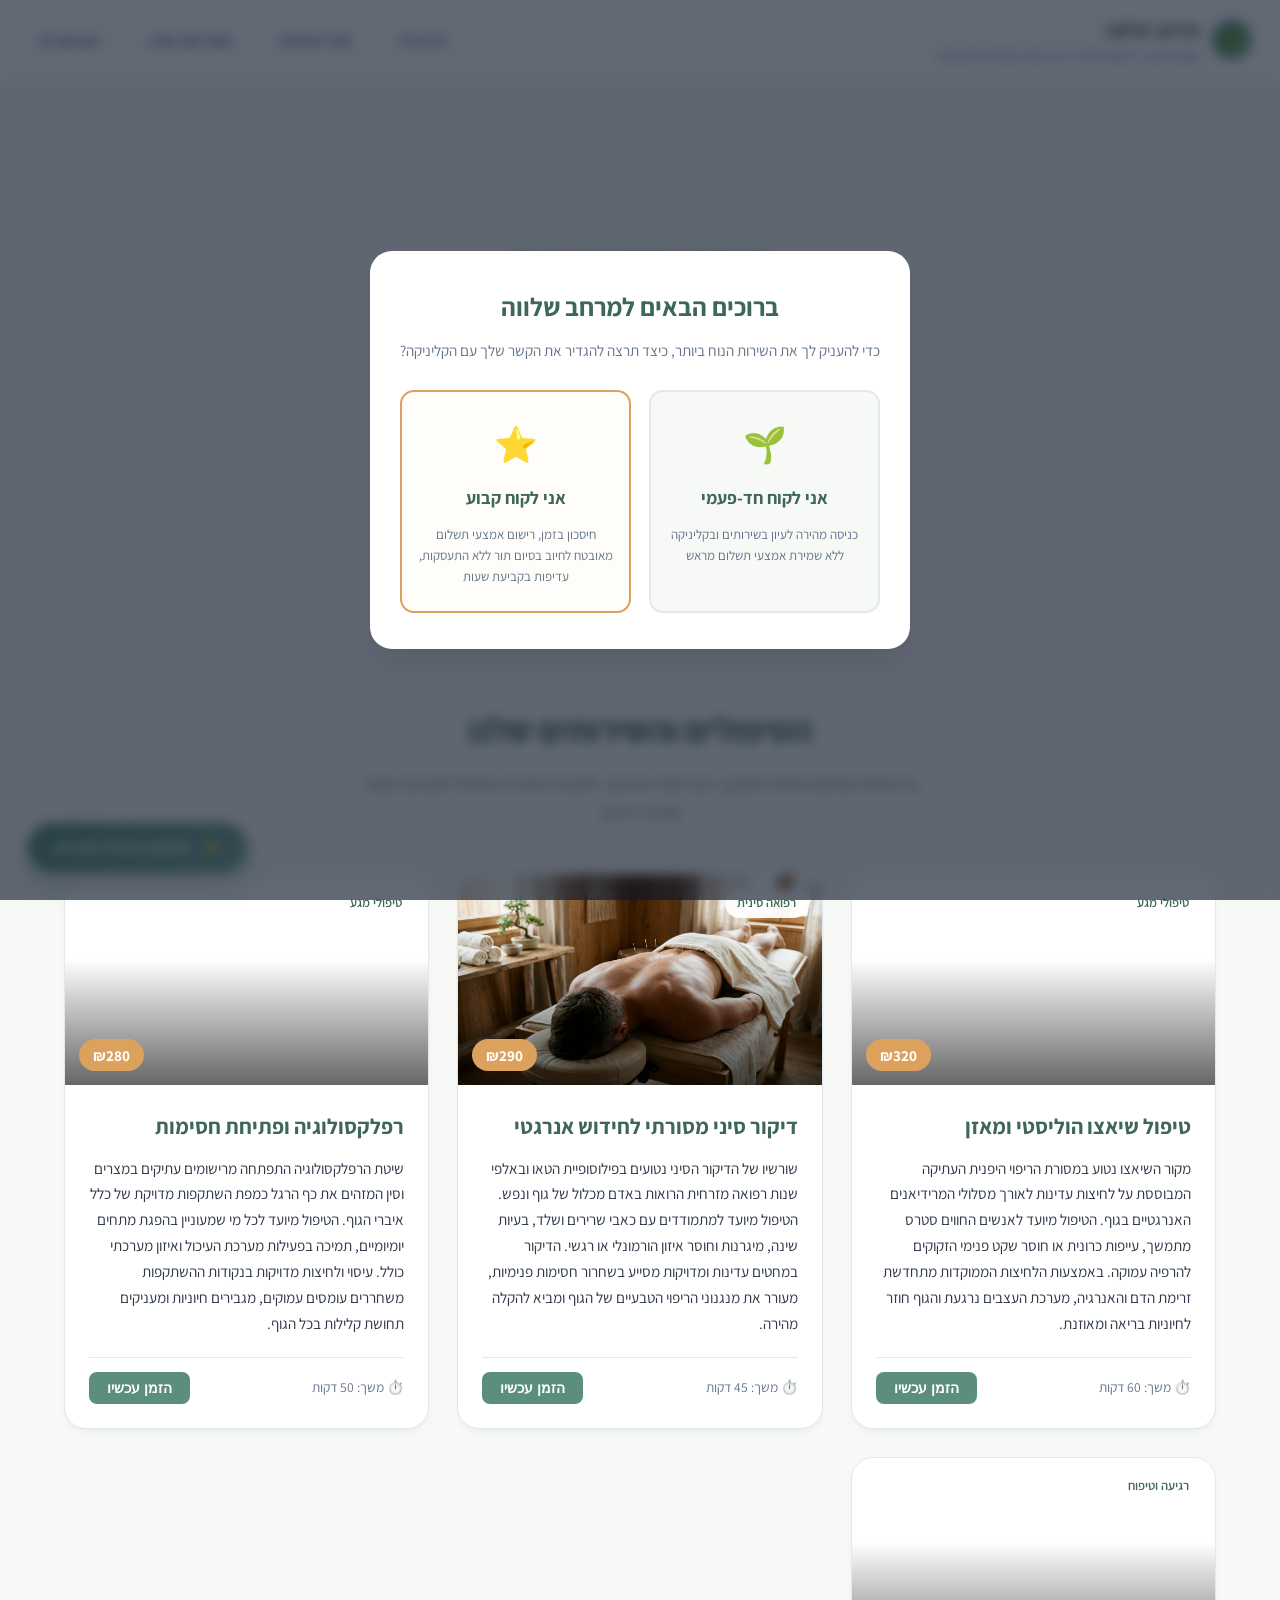
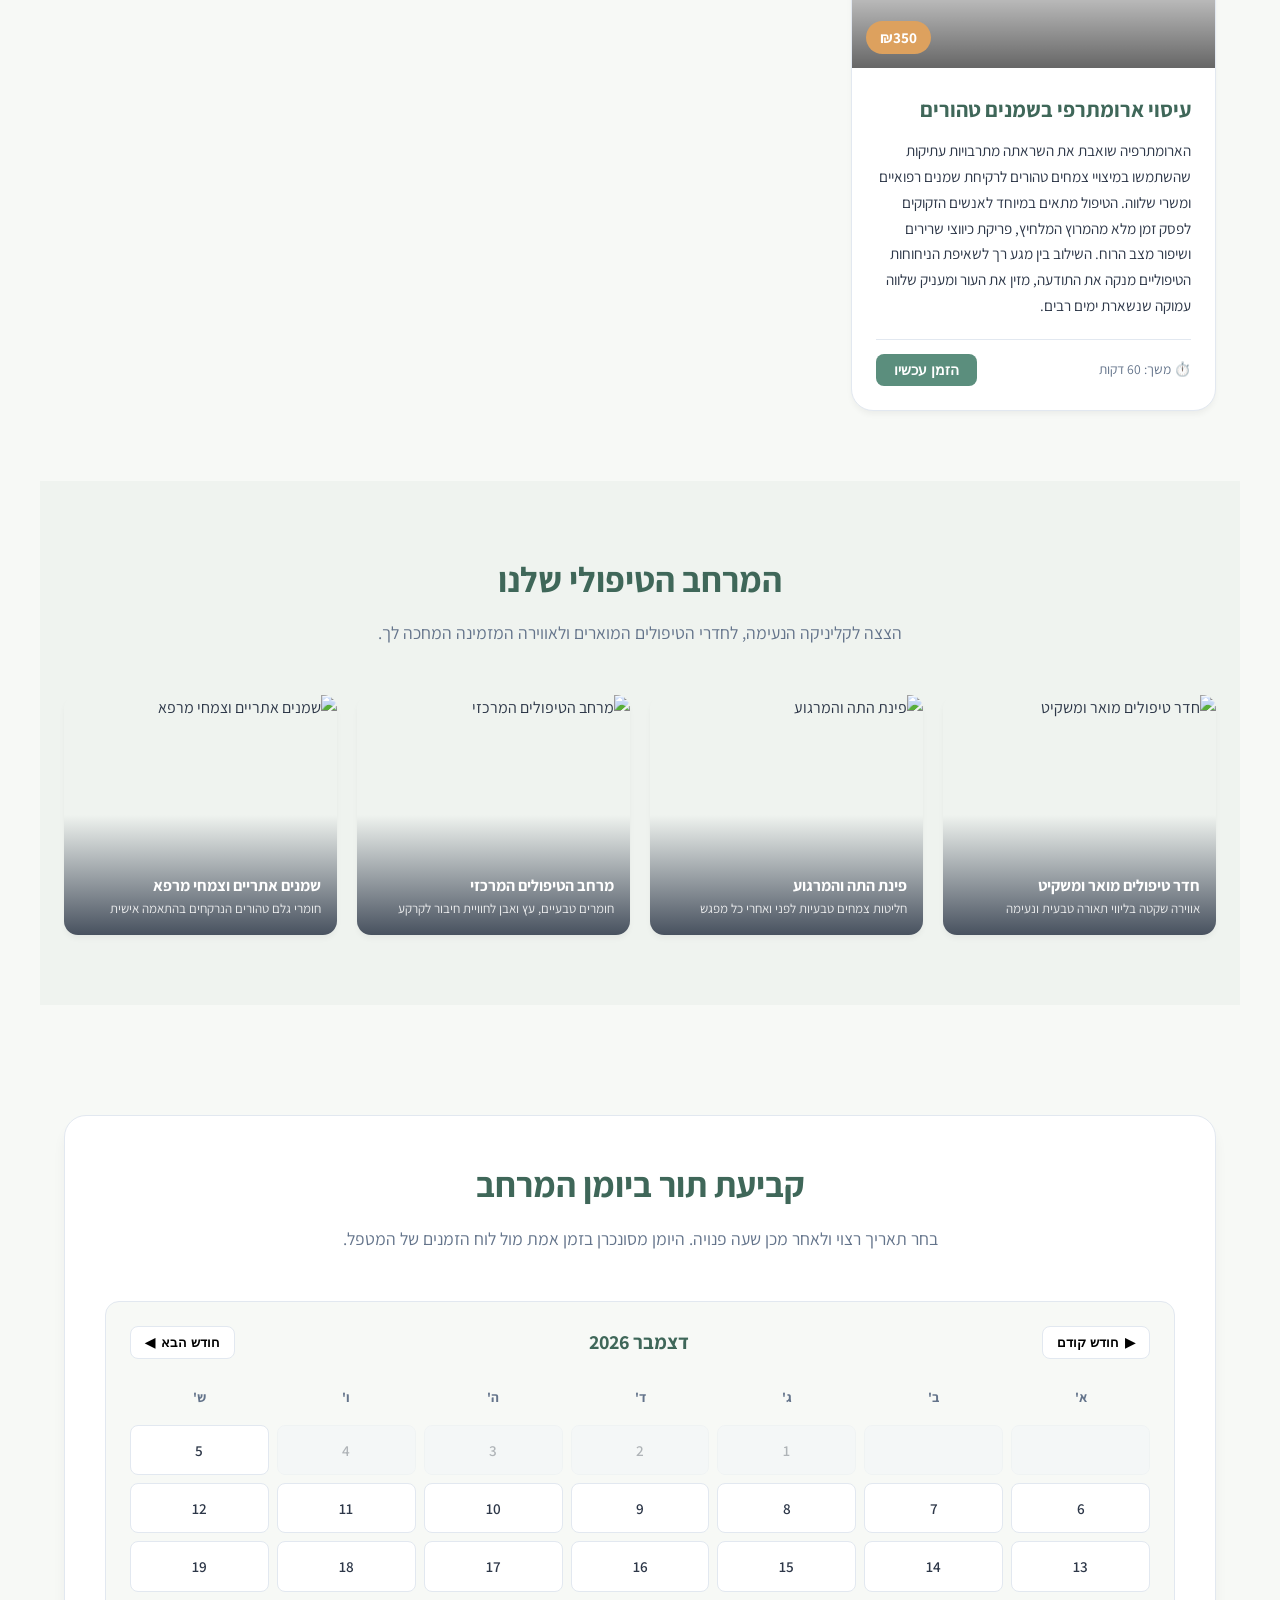
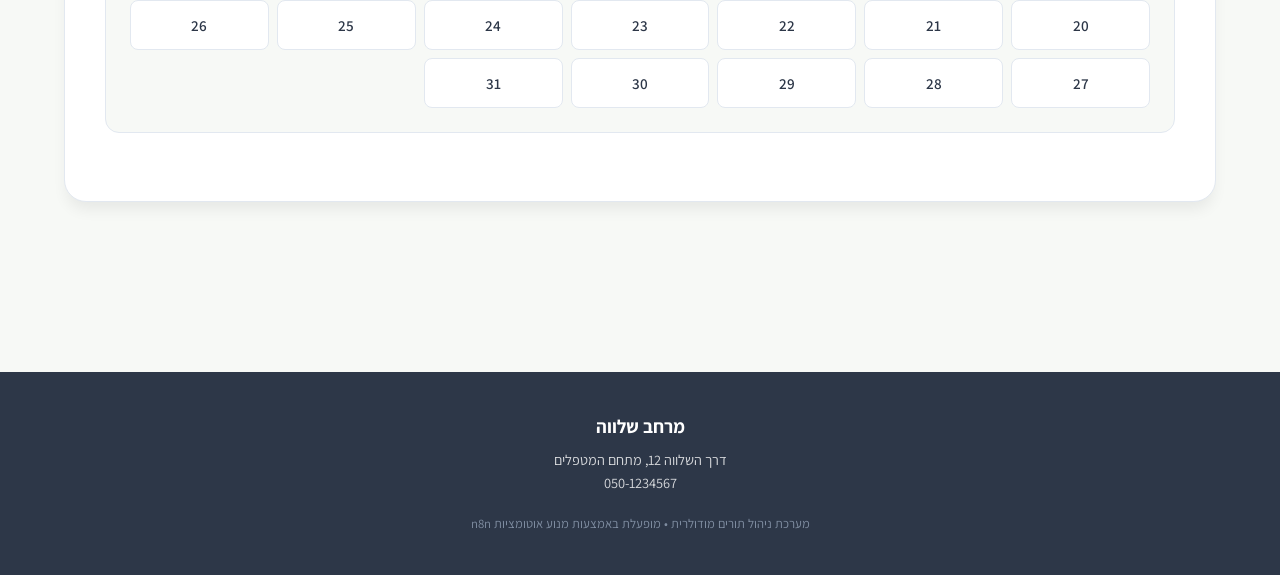
==== commit 0f05e6a0: "feat: bust cache with v10.0 and acupuncture_v2.jpg for immediate refresh" ====
--- a/booking-demo/index.html
+++ b/booking-demo/index.html
@@ -21,7 +21,7 @@
   <meta name="twitter:description" content="סנכרון יומן בלייב, גבייה והפקת חשבוניות אוטומטית למספרות, קליניקות, מטפלים ויועצים.">
   <meta name="twitter:image" content="https://segevshmuali-eng.github.io/booking-demo/og-preview.jpg">
   
-  <link rel="stylesheet" href="styles.css?v=5.0">
+  <link rel="stylesheet" href="styles.css?v=10.0">
 </head>
 <body>
 
@@ -283,7 +283,7 @@
     </p>
   </footer>
 
-  <script src="config.js?v=5.0"></script>
-  <script src="app.js?v=5.0"></script>
+  <script src="config.js?v=10.0"></script>
+  <script src="app.js?v=10.0"></script>
 </body>
 </html>
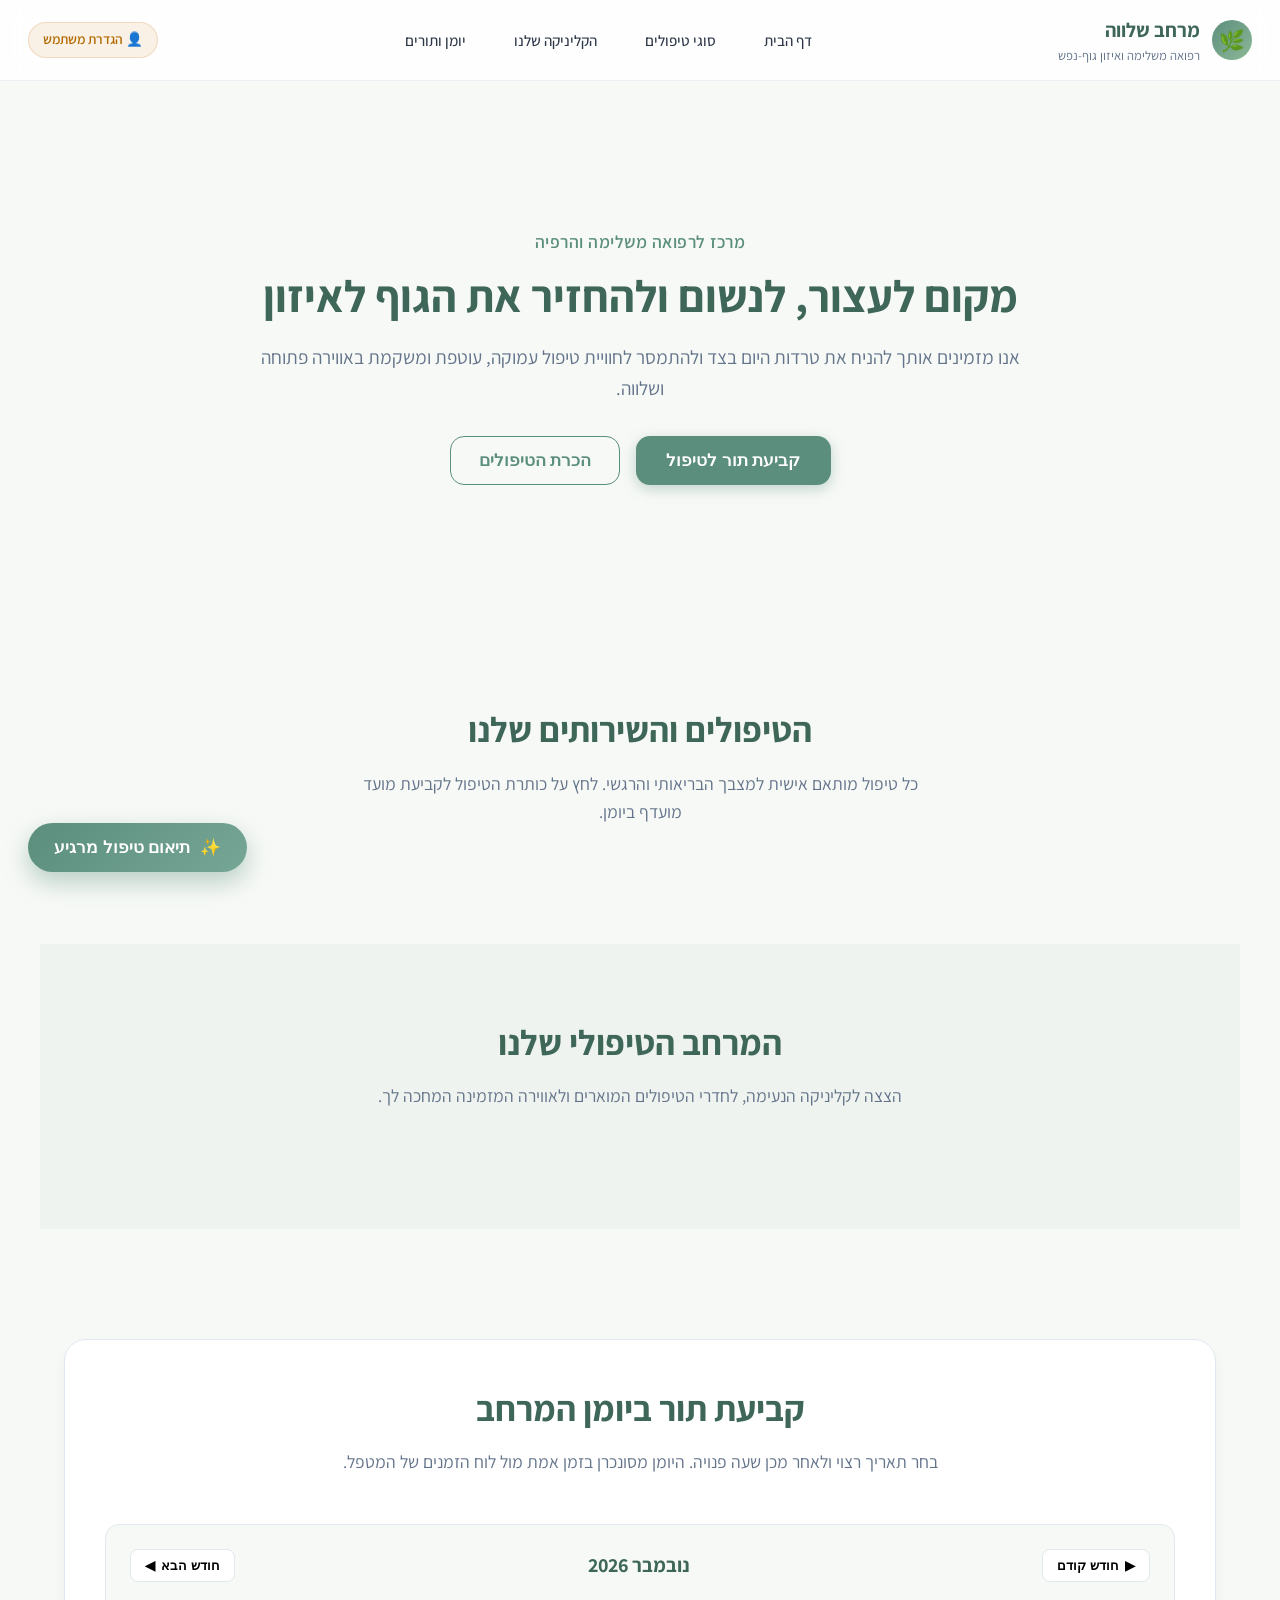
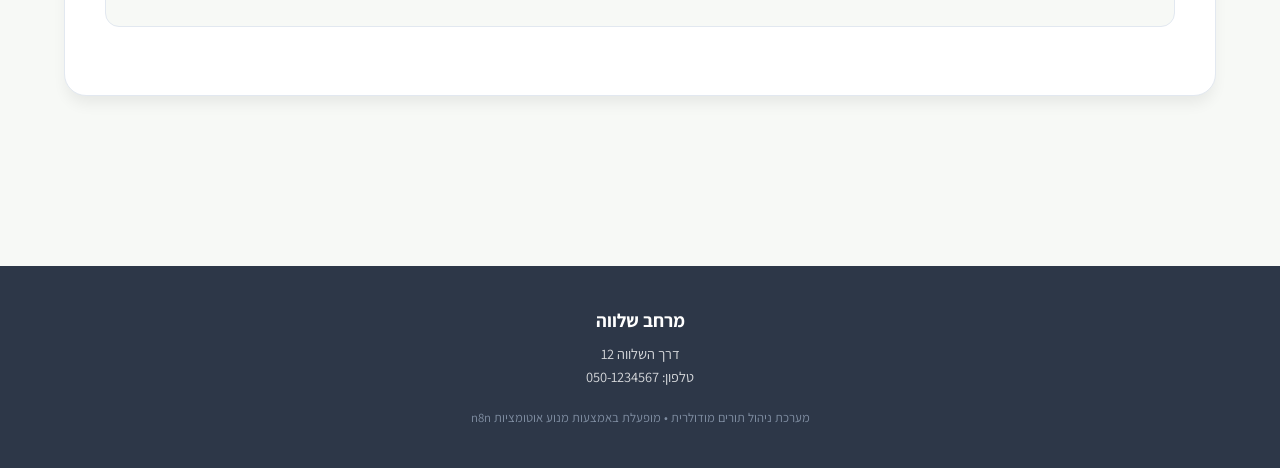
==== commit 2c40dad4: "Update booking demo with Meshulam payment and bit support, update showcase card" ====
--- a/booking-demo/index.html
+++ b/booking-demo/index.html
@@ -232,12 +232,35 @@
         </div>
       </div>
 
-      <!-- שלב 2: מילוי פרטים עבור לקוח קבוע -->
+      <!-- שלב 2: מילוי פרטים עבור לקוח קבוע ואפשרויות תשלום -->
       <div id="onboardingStep2" style="display: none; text-align: right;">
-        <h3 style="color: var(--primary-dark); font-size: 1.4rem; margin-bottom: 6px;">רישום לקוח קבוע וחיסכון בזמן</h3>
-        <p style="color: var(--text-muted); font-size: 0.88rem; margin-bottom: 18px;">
-          פרטי האשראי נשמרים כטוקן מוצפן (Tokenization) במערכת הסליקה. החיוב יתבצע רק באישור קיום התור על ידך.
+        <h3 style="color: var(--primary-dark); font-size: 1.35rem; margin-bottom: 4px;">רישום לקוח קבוע וחיסכון בזמן</h3>
+        <p style="color: var(--text-muted); font-size: 0.85rem; margin-bottom: 14px;">
+          פרטי האשראי נשמרים כטוקן מוצפן (Tokenization) במערכת הסליקה של משולם. החיוב יתבצע רק באישור קיום התור על ידך.
         </p>
+
+        <!-- כפתורי תשלום מהיר (ביט ואפל פיי) -->
+        <div style="margin-bottom: 16px;">
+          <label style="display: block; font-size: 0.75rem; font-weight: 700; color: #64748B; text-transform: uppercase; margin-bottom: 8px;">אפשרויות לתשלום מהיר במקום:</label>
+          <div style="display: grid; grid-template-columns: 1fr 1fr; gap: 10px;">
+            <button type="button" onclick="triggerQuickPay('bit')" style="display: flex; align-items: center; justify-content: center; gap: 8px; padding: 10px; border-radius: 10px; border: 1.5px solid #BAE6FD; background: #F0F9FF; color: #0369A1; font-weight: 600; font-size: 0.85rem; cursor: pointer; transition: 0.2s;">
+              <span style="display: inline-flex; align-items: center; justify-content: center; width: 20px; height: 20px; background: #2563EB; color: white; border-radius: 50%; font-size: 10px; font-weight: bold;">B</span>
+              תשלום ב-bit
+            </button>
+            <button type="button" onclick="triggerQuickPay('apple')" style="display: flex; align-items: center; justify-content: center; gap: 8px; padding: 10px; border-radius: 10px; border: 1.5px solid #E2E8F0; background: #F8FAFC; color: #1E293B; font-weight: 600; font-size: 0.85rem; cursor: pointer; transition: 0.2s;">
+              <svg style="width: 16px; height: 16px; fill: currentColor;" viewBox="0 0 170 170">
+                <path d="M150.37 130.25c-2.45 5.66-5.35 10.87-8.71 15.66-4.58 6.53-8.33 11.05-11.22 13.56-4.48 4.12-9.28 6.23-14.42 6.35-3.69 0-8.14-1.05-13.32-3.18-5.19-2.12-9.97-3.17-14.34-3.17-4.58 0-9.49 1.05-14.75 3.17-5.26 2.13-9.5 3.24-12.74 3.35-4.35.13-9.16-1.9-14.42-6.08-3.69-3.04-7.67-7.81-11.96-14.31-7.11-10.74-12.63-22.95-16.56-36.63-3.93-13.67-5.89-26.47-5.89-38.4 0-14.64 3.73-26.68 11.2-36.14 7.46-9.46 16.79-14.28 27.97-14.46 4.93 0 10.42 1.34 16.48 4.02 6.06 2.68 10.02 4.07 11.88 4.18 1.48 0 5.68-1.46 12.6-4.38 6.91-2.92 12.74-4.22 17.49-3.9 13.04.87 23.36 5.8 30.95 14.81-11.39 6.89-16.96 16.48-16.71 28.78.27 9.8 4.06 18.06 11.37 24.78 4.5 4.18 9.53 7.08 15.09 8.7-2.61 7.78-5.74 15.62-9.4 23.51zM119.22 33.7c0-7.39 2.68-14.22 8.04-20.5 5.37-6.28 12.01-10.3 19.93-12.06.33 1.35.49 2.7.49 4.06 0 7.39-2.83 14.4-8.49 21.03-5.67 6.63-12.3 10.6-19.97 11.91z"/>
+              </svg>
+              Apple Pay
+            </button>
+          </div>
+        </div>
+
+        <div style="display: flex; align-items: center; margin: 14px 0;">
+          <div style="flex: 1; height: 1px; background: #E2E8F0;"></div>
+          <span style="padding: 0 10px; font-size: 0.78rem; color: #94A3B8; font-weight: 500;">או שמירת כרטיס לחיוב עתידי</span>
+          <div style="flex: 1; height: 1px; background: #E2E8F0;"></div>
+        </div>
 
         <form id="regularForm">
           <div class="form-group">
@@ -253,13 +276,16 @@
             <input type="tel" id="regPhone" class="form-control" placeholder="050-1234567" required>
           </div>
 
-          <div style="background: #F1F5F9; border-radius: 8px; padding: 14px; margin-bottom: 18px;">
-            <label style="font-size: 0.88rem; font-weight: bold; color: var(--primary-dark);">💳 פרטי כרטיס אשראי לחיוב עתידי מהיר:</label>
-            <p style="font-size: 0.78rem; color: #64748B; margin-bottom: 8px;">מוצפן ומאובטח לפי תקן PCI-DSS</p>
-            <input type="text" id="regCardNumber" class="form-control" placeholder="4580 •••• •••• 4242" style="margin-bottom: 8px;" required>
+          <div style="background: #F8FAFC; border: 1px solid #E2E8F0; border-radius: 12px; padding: 14px; margin-bottom: 18px;">
+            <div style="display: flex; justify-content: space-between; align-items: center; margin-bottom: 6px;">
+              <label style="font-size: 0.85rem; font-weight: bold; color: var(--primary-dark); margin: 0;">💳 פרטי כרטיס אשראי לחיוב עתידי מהיר:</label>
+              <span style="font-size: 0.72rem; color: #10B981; font-weight: 600;">🔒 תקן PCI-DSS מאושר</span>
+            </div>
+            <p style="font-size: 0.75rem; color: #64748B; margin-bottom: 8px;">השדות מוטענים ומאובטחים ישירות מול שרתי חברת משולם</p>
+            <input type="text" id="regCardNumber" class="form-control" placeholder="4580 •••• •••• 4242" style="margin-bottom: 8px; font-family: monospace;" required>
             <div style="display: flex; gap: 10px;">
-              <input type="text" class="form-control" placeholder="MM/YY" style="width: 50%;" required>
-              <input type="password" class="form-control" placeholder="CVV" style="width: 50%;" maxlength="3" required>
+              <input type="text" id="regCardExpiry" class="form-control" placeholder="MM/YY" style="width: 50%; font-family: monospace; text-align: center;" required>
+              <input type="password" id="regCardCvv" class="form-control" placeholder="CVV" style="width: 50%; font-family: monospace; text-align: center;" maxlength="4" required>
             </div>
           </div>
 
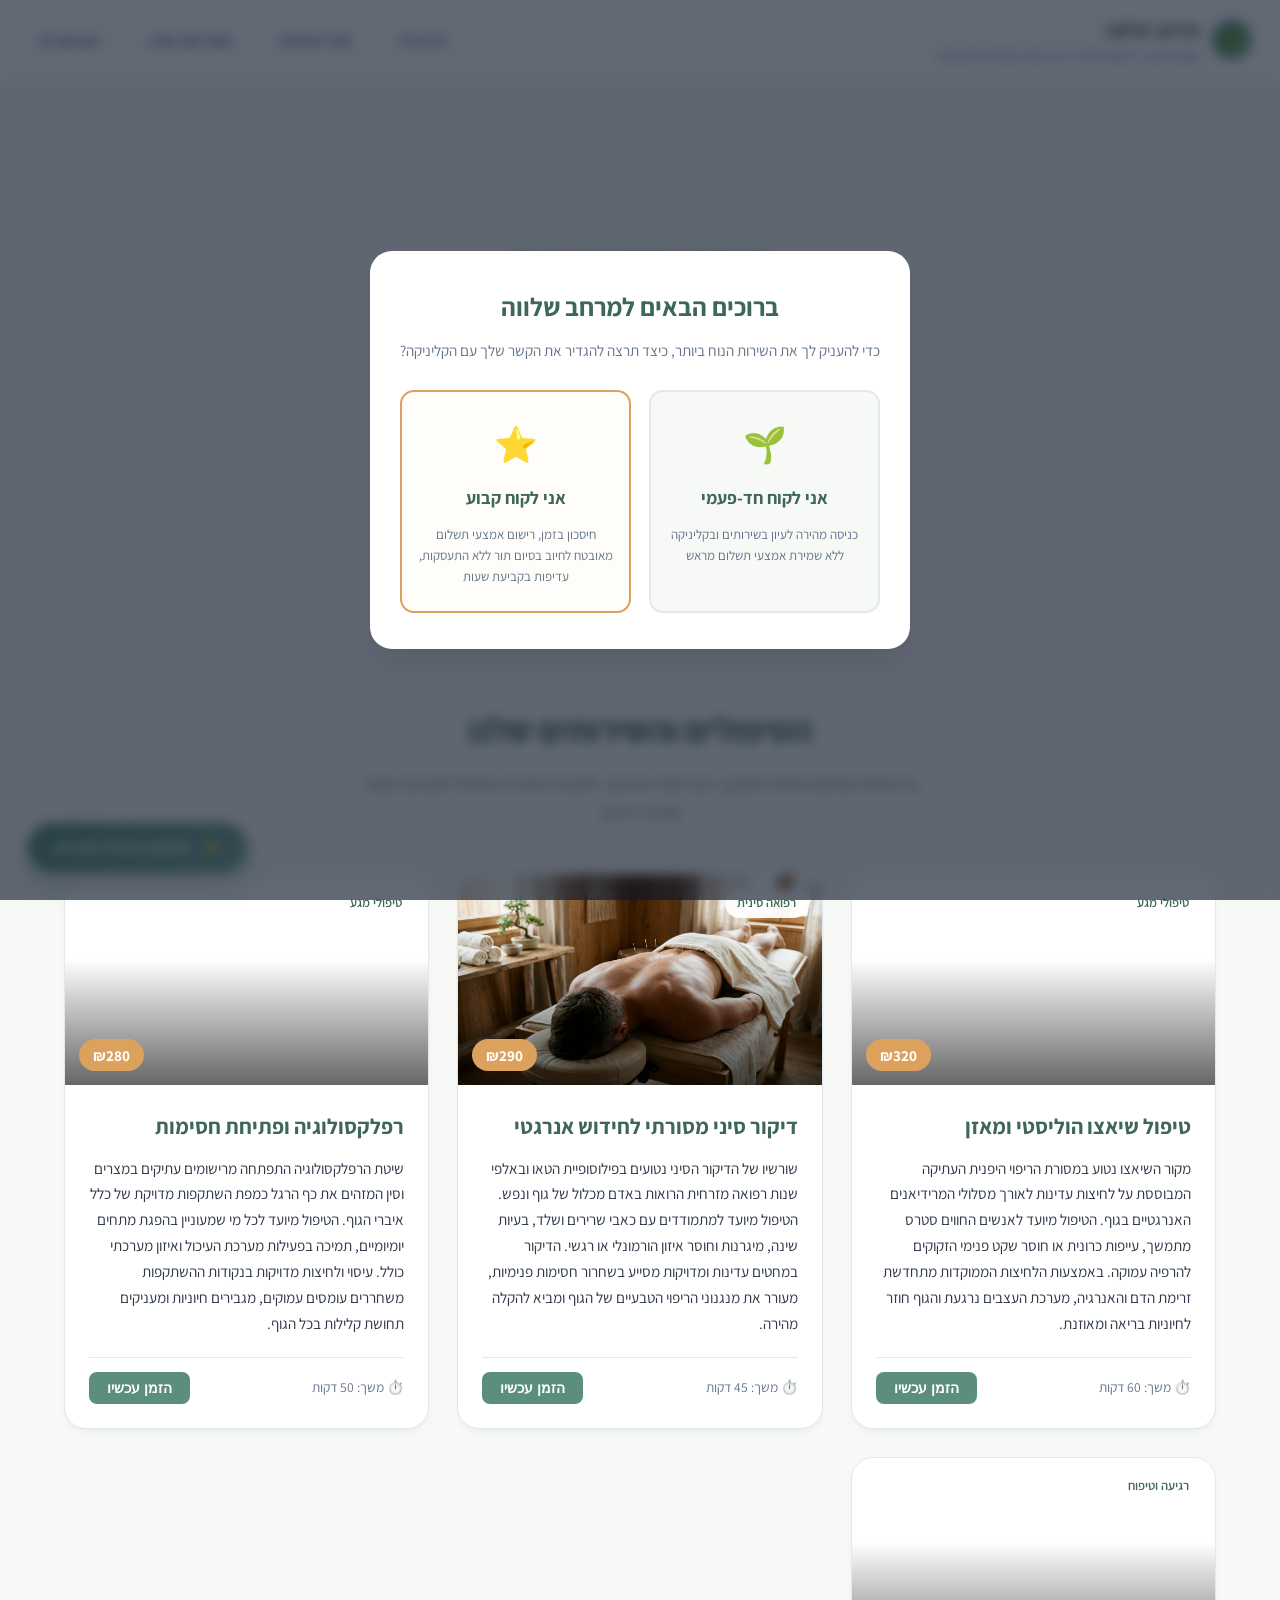
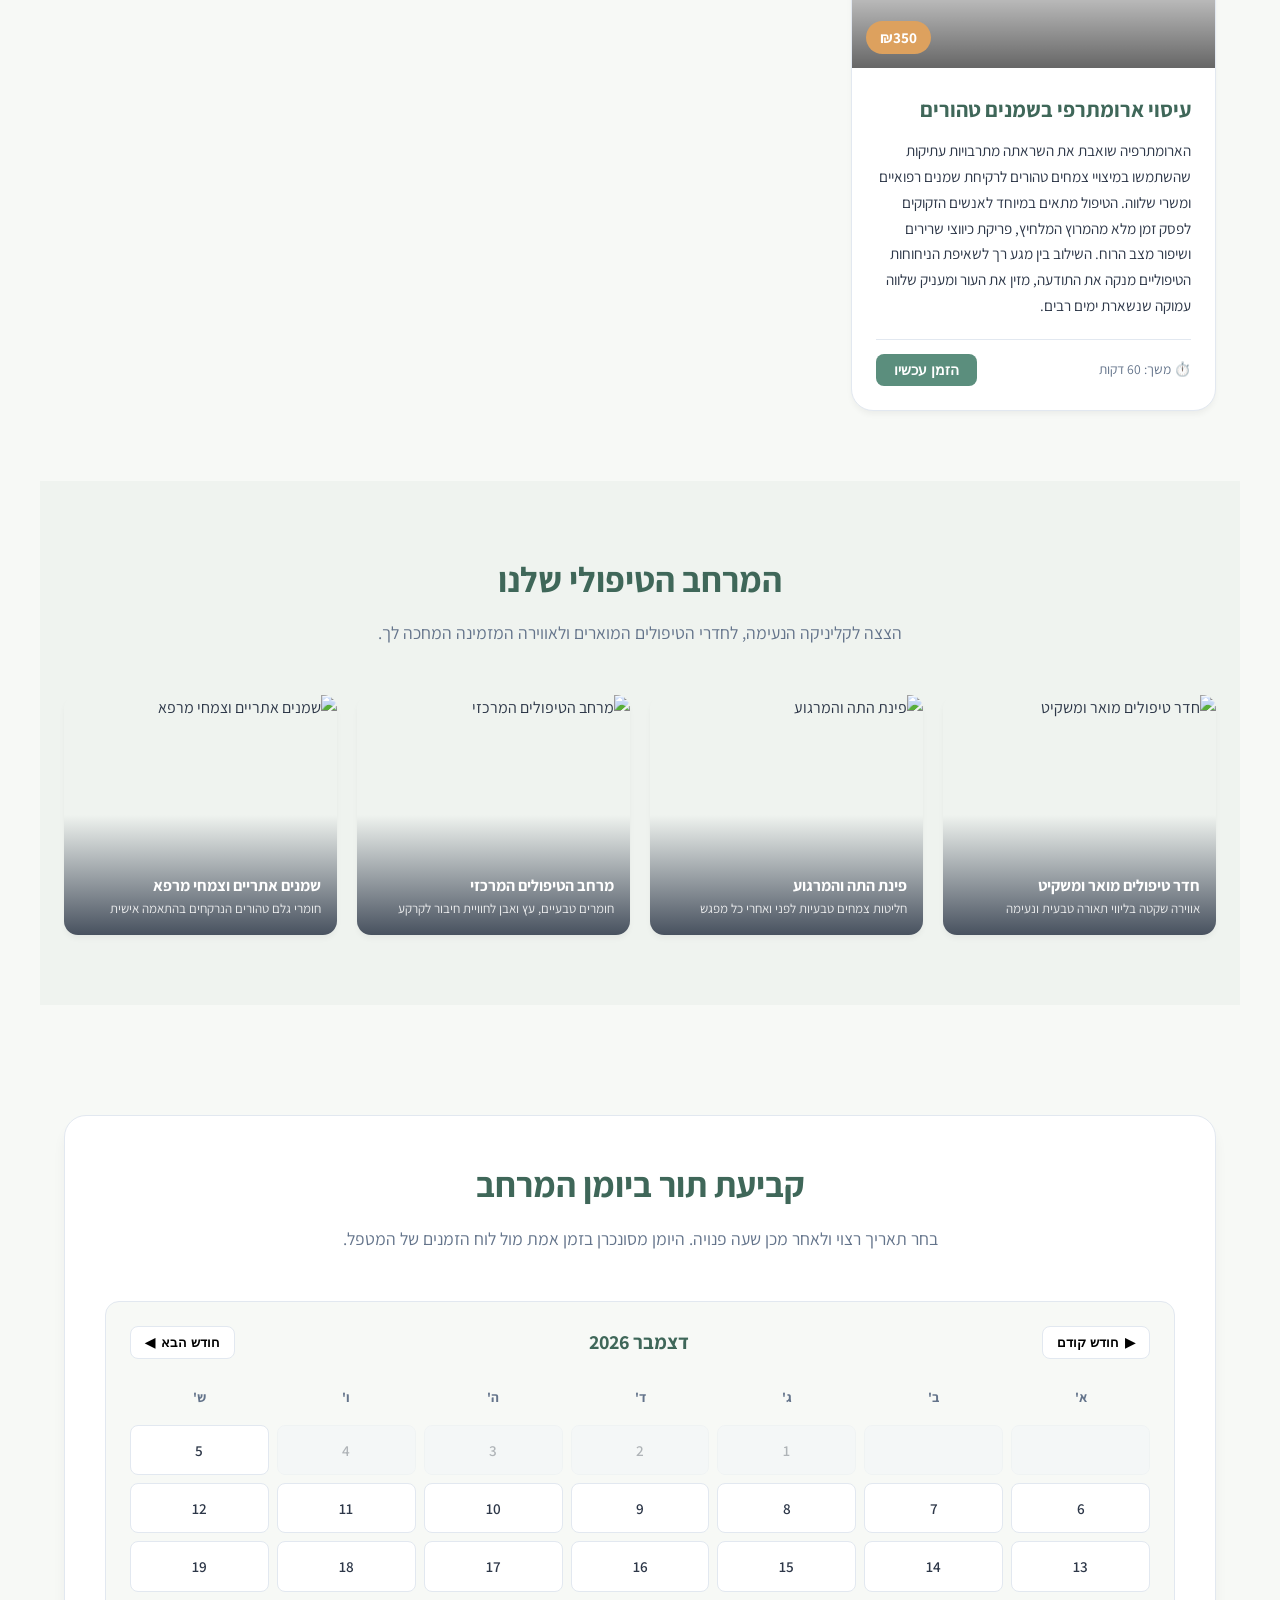
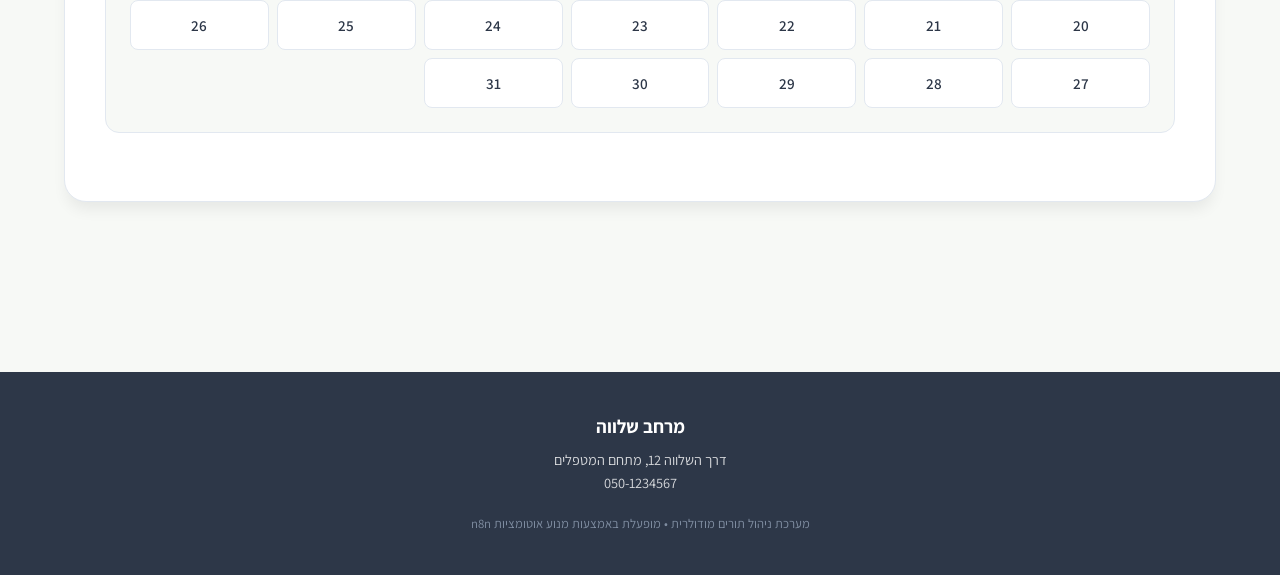
==== commit b77e762e: "Fix dangling syntax error in app.js and bump cache version to 11.0" ====
--- a/booking-demo/index.html
+++ b/booking-demo/index.html
@@ -309,7 +309,7 @@
     </p>
   </footer>
 
-  <script src="config.js?v=10.0"></script>
-  <script src="app.js?v=10.0"></script>
+  <script src="config.js?v=11.0"></script>
+  <script src="app.js?v=11.0"></script>
 </body>
 </html>
